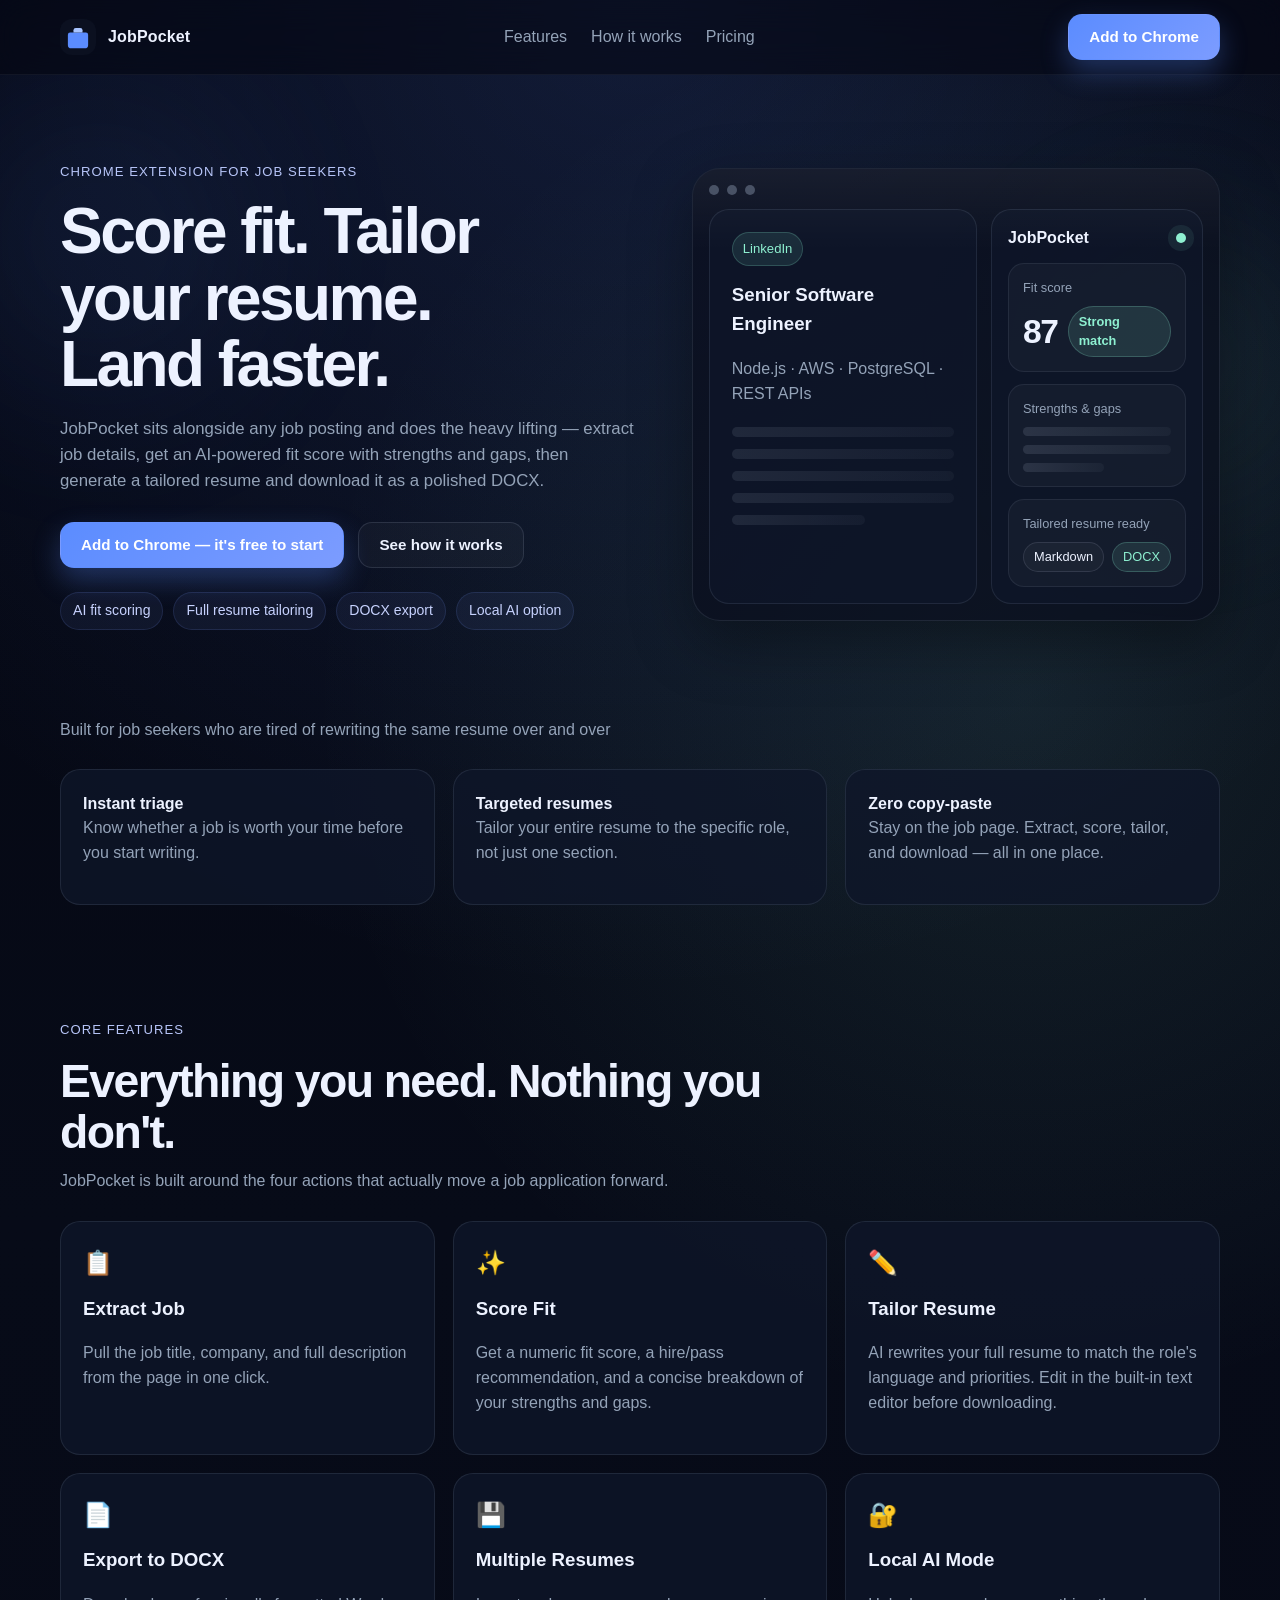
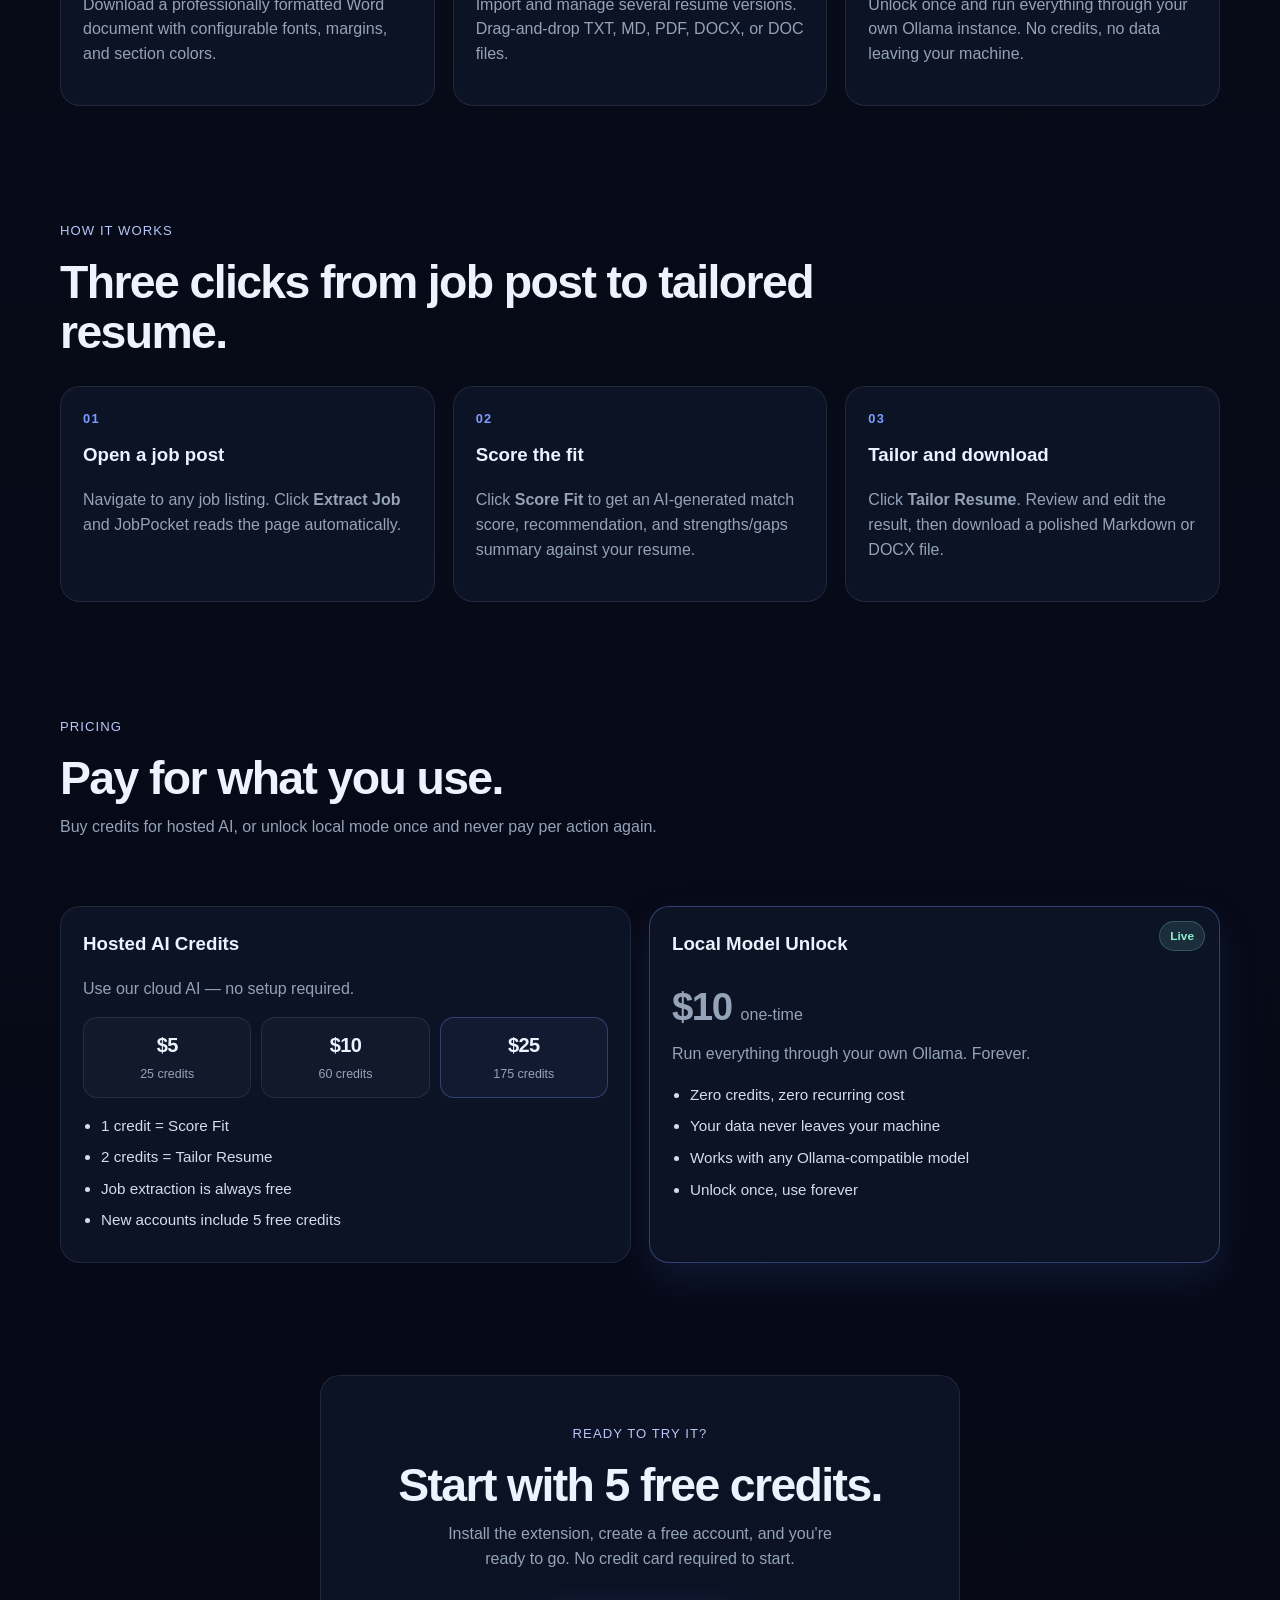
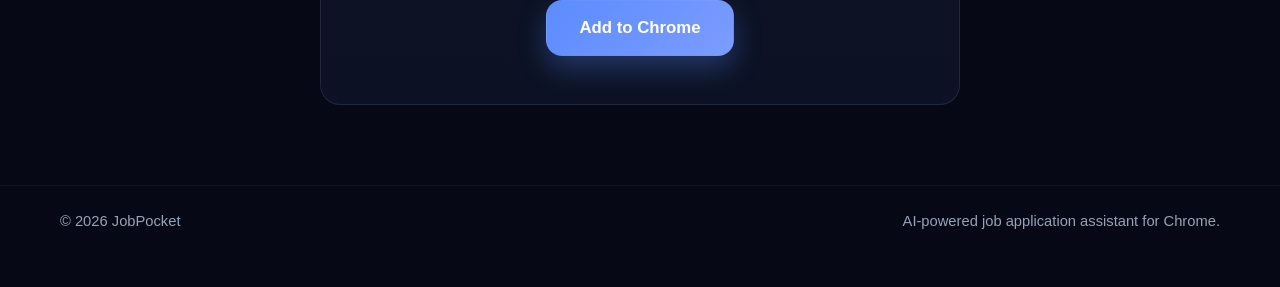
==== index.html @ ef08a055 "Update" ====
<!doctype html>
<html lang="en">
<head>
  <meta charset="UTF-8">
  <meta name="viewport" content="width=device-width, initial-scale=1.0">

  <title>JobPocket — AI Resume Tailoring & Job Fit Scoring for Chrome</title>
  <meta name="description" content="JobPocket is a Chrome extension that extracts job postings, scores your fit with AI, and generates a tailored resume in seconds. Download as DOCX. Use hosted AI or your own local model.">
  <meta name="robots" content="index,follow">
  <meta name="theme-color" content="#060816">

  <link rel="canonical" href="https://mooosik.github.io/JobPocket-Pages/">
  <link rel="icon" href="logo.svg" type="image/svg+xml">

  <!-- Open Graph -->
  <meta property="og:type" content="website">
  <meta property="og:title" content="JobPocket — AI Resume Tailoring & Job Fit Scoring">
  <meta property="og:description" content="Extract job postings, score your resume fit, and generate a tailored resume without leaving the page. Exports to DOCX.">
  <meta property="og:url" content="https://mooosik.github.io/JobPocket-Pages/">
  <meta property="og:site_name" content="JobPocket">

  <!-- Twitter -->
  <meta name="twitter:card" content="summary_large_image">
  <meta name="twitter:title" content="JobPocket — AI Resume Tailoring & Job Fit Scoring">
  <meta name="twitter:description" content="Chrome extension that scores your job fit and tailors your resume with AI. Pay per use or run locally.">

  <!-- Structured Data -->
  <script type="application/ld+json">
  {
    "@context": "https://schema.org",
    "@type": "SoftwareApplication",
    "name": "JobPocket",
    "applicationCategory": "BusinessApplication",
    "operatingSystem": "Chrome Extension",
    "description": "Chrome extension that extracts job postings, scores resume fit, and generates a tailored resume with AI. Exports to DOCX.",
    "offers": [
      {
        "@type": "Offer",
        "name": "Starter Credits",
        "price": "5.00",
        "priceCurrency": "USD",
        "description": "25 hosted AI credits"
      },
      {
        "@type": "Offer",
        "name": "Standard Credits",
        "price": "10.00",
        "priceCurrency": "USD",
        "description": "60 hosted AI credits"
      },
      {
        "@type": "Offer",
        "name": "Value Credits",
        "price": "25.00",
        "priceCurrency": "USD",
        "description": "175 hosted AI credits"
      },
      {
        "@type": "Offer",
        "name": "Local Model Unlock",
        "price": "10.00",
        "priceCurrency": "USD",
        "description": "Lifetime unlock for local Ollama model — no credits ever"
      }
    ]
  }
  </script>

  <link rel="stylesheet" href="style.css?v=3">
</head>
<body>
  <div class="bg-orb orb-1"></div>
  <div class="bg-orb orb-2"></div>

  <header class="site-header">
    <div class="container nav">
      <a class="brand" href="#">
        <img src="logo.svg" alt="JobPocket logo" class="brand-logo">
        <span>JobPocket</span>
      </a>

      <nav class="nav-links">
        <a href="#features">Features</a>
        <a href="#how-it-works">How it works</a>
        <a href="#pricing">Pricing</a>
      </nav>

      <a class="button button-primary" href="https://chrome.google.com/webstore" target="_blank" rel="noopener">Add to Chrome</a>
    </div>
  </header>

  <main>
    <!-- Hero -->
    <section class="hero">
      <div class="container hero-grid">
        <div class="hero-copy reveal">
          <div class="eyebrow">Chrome Extension for Job Seekers</div>
          <h1>Score fit. Tailor your resume. Land faster.</h1>
          <p class="hero-text">
            JobPocket sits alongside any job posting and does the heavy lifting —
            extract job details, get an AI-powered fit score with strengths and gaps,
            then generate a tailored resume and download it as a polished DOCX.
          </p>

          <div class="hero-actions">
            <a class="button button-primary" href="https://chrome.google.com/webstore" target="_blank" rel="noopener">Add to Chrome — it's free to start</a>
            <a class="button button-secondary" href="#how-it-works">See how it works</a>
          </div>

          <div class="hero-meta">
            <span>AI fit scoring</span>
            <span>Full resume tailoring</span>
            <span>DOCX export</span>
            <span>Local AI option</span>
          </div>
        </div>

        <div class="hero-visual reveal">
          <div class="mock-window">
            <div class="mock-topbar">
              <span></span><span></span><span></span>
            </div>

            <div class="mock-layout">
              <div class="job-page">
                <div class="job-chip">LinkedIn</div>
                <h3>Senior Software Engineer</h3>
                <p class="muted">Node.js · AWS · PostgreSQL · REST APIs</p>
                <div class="job-lines">
                  <span></span><span></span><span></span><span></span><span class="short"></span>
                </div>
              </div>

              <aside class="side-panel">
                <div class="panel-header">
                  <strong>JobPocket</strong>
                  <div class="status-dot"></div>
                </div>

                <div class="panel-card float-a">
                  <div class="mini-label">Fit score</div>
                  <div class="score-row">
                    <span class="score">87</span>
                    <span class="score-badge">Strong match</span>
                  </div>
                </div>

                <div class="panel-card float-b">
                  <div class="mini-label">Strengths &amp; gaps</div>
                  <div class="analysis-lines">
                    <span></span><span></span><span class="short"></span>
                  </div>
                </div>

                <div class="panel-card float-c">
                  <div class="mini-label">Tailored resume ready</div>
                  <div class="dl-row">
                    <span class="dl-chip">Markdown</span>
                    <span class="dl-chip accent">DOCX</span>
                  </div>
                </div>
              </aside>
            </div>
          </div>
        </div>
      </div>
    </section>

    <!-- Proof strip -->
    <section class="proof reveal">
      <div class="container proof-wrap">
        <p class="proof-label">Built for job seekers who are tired of rewriting the same resume over and over</p>
        <div class="proof-grid">
          <div class="proof-card">
            <strong>Instant triage</strong>
            <p>Know whether a job is worth your time before you start writing.</p>
          </div>
          <div class="proof-card">
            <strong>Targeted resumes</strong>
            <p>Tailor your entire resume to the specific role, not just one section.</p>
          </div>
          <div class="proof-card">
            <strong>Zero copy-paste</strong>
            <p>Stay on the job page. Extract, score, tailor, and download — all in one place.</p>
          </div>
        </div>
      </div>
    </section>

    <!-- Features -->
    <section id="features" class="features reveal">
      <div class="container">
        <div class="section-head">
          <div class="eyebrow">Core features</div>
          <h2>Everything you need. Nothing you don't.</h2>
          <p>JobPocket is built around the four actions that actually move a job application forward.</p>
        </div>

        <div class="feature-grid">
          <article class="feature-card">
            <div class="feature-icon">&#x1F4CB;</div>
            <h3>Extract Job</h3>
            <p>Pull the job title, company, and full description from the page in one click.</p>
          </article>
          <article class="feature-card">
            <div class="feature-icon">&#x2728;</div>
            <h3>Score Fit</h3>
            <p>Get a numeric fit score, a hire/pass recommendation, and a concise breakdown of your strengths and gaps.</p>
          </article>
          <article class="feature-card">
            <div class="feature-icon">&#x270F;&#xFE0F;</div>
            <h3>Tailor Resume</h3>
            <p>AI rewrites your full resume to match the role's language and priorities. Edit in the built-in text editor before downloading.</p>
          </article>
          <article class="feature-card">
            <div class="feature-icon">&#x1F4C4;</div>
            <h3>Export to DOCX</h3>
            <p>Download a professionally formatted Word document with configurable fonts, margins, and section colors.</p>
          </article>
          <article class="feature-card">
            <div class="feature-icon">&#x1F4BE;</div>
            <h3>Multiple Resumes</h3>
            <p>Import and manage several resume versions. Drag-and-drop TXT, MD, PDF, DOCX, or DOC files.</p>
          </article>
          <article class="feature-card">
            <div class="feature-icon">&#x1F510;</div>
            <h3>Local AI Mode</h3>
            <p>Unlock once and run everything through your own Ollama instance. No credits, no data leaving your machine.</p>
          </article>
        </div>
      </div>
    </section>

    <!-- How it works -->
    <section id="how-it-works" class="workflow reveal">
      <div class="container">
        <div class="section-head">
          <div class="eyebrow">How it works</div>
          <h2>Three clicks from job post to tailored resume.</h2>
        </div>

        <div class="steps">
          <div class="step">
            <span class="step-num">01</span>
            <h3>Open a job post</h3>
            <p>Navigate to any job listing. Click <strong>Extract Job</strong> and JobPocket reads the page automatically.</p>
          </div>
          <div class="step">
            <span class="step-num">02</span>
            <h3>Score the fit</h3>
            <p>Click <strong>Score Fit</strong> to get an AI-generated match score, recommendation, and strengths/gaps summary against your resume.</p>
          </div>
          <div class="step">
            <span class="step-num">03</span>
            <h3>Tailor and download</h3>
            <p>Click <strong>Tailor Resume</strong>. Review and edit the result, then download a polished Markdown or DOCX file.</p>
          </div>
        </div>
      </div>
    </section>

    <!-- Pricing -->
    <section id="pricing" class="pricing reveal">
      <div class="container pricing-wrap">
        <div class="section-head">
          <div class="eyebrow">Pricing</div>
          <h2>Pay for what you use.</h2>
          <p>Buy credits for hosted AI, or unlock local mode once and never pay per action again.</p>
        </div>

        <div class="pricing-grid">
          <!-- Hosted credits -->
          <div class="price-card">
            <h3>Hosted AI Credits</h3>
            <p class="price-copy">Use our cloud AI — no setup required.</p>
            <div class="credit-options">
              <div class="credit-option">
                <span class="credit-price">$5</span>
                <span class="credit-amount">25 credits</span>
              </div>
              <div class="credit-option">
                <span class="credit-price">$10</span>
                <span class="credit-amount">60 credits</span>
              </div>
              <div class="credit-option highlighted">
                <span class="credit-price">$25</span>
                <span class="credit-amount">175 credits</span>
              </div>
            </div>
            <ul>
              <li>1 credit = Score Fit</li>
              <li>2 credits = Tailor Resume</li>
              <li>Job extraction is always free</li>
              <li>New accounts include 5 free credits</li>
            </ul>
          </div>

          <!-- Local unlock -->
          <div class="price-card featured">
            <div class="featured-badge">Live</div>
            <h3>Local Model Unlock</h3>
            <p class="price">$10 <span class="price-once">one-time</span></p>
            <p class="price-copy">Run everything through your own Ollama. Forever.</p>
            <ul>
              <li>Zero credits, zero recurring cost</li>
              <li>Your data never leaves your machine</li>
              <li>Works with any Ollama-compatible model</li>
              <li>Unlock once, use forever</li>
            </ul>
          </div>
        </div>
      </div>
    </section>

    <!-- CTA -->
    <section class="cta reveal">
      <div class="container">
        <div class="cta-box cta-center">
          <div class="eyebrow">Ready to try it?</div>
          <h2>Start with 5 free credits.</h2>
          <p>Install the extension, create a free account, and you're ready to go. No credit card required to start.</p>
          <a class="button button-primary button-lg" href="https://chrome.google.com/webstore" target="_blank" rel="noopener">Add to Chrome</a>
        </div>
      </div>
    </section>
  </main>

  <footer class="site-footer">
    <div class="container footer-wrap">
      <p>© 2026 JobPocket</p>
      <p>AI-powered job application assistant for Chrome.</p>
    </div>
  </footer>

  <script src="scripts.js?v=3"></script>
</body>
</html>
---- style.css ----
:root {
  --bg: #060816;
  --bg-soft: #0d1226;
  --panel: rgba(17, 24, 39, 0.72);
  --panel-solid: #0f172a;
  --text: #edf2ff;
  --muted: #94a3b8;
  --line: rgba(148, 163, 184, 0.16);
  --primary: #7c9cff;
  --primary-strong: #5b8cff;
  --accent: #8ef0d1;
  --shadow: 0 20px 60px rgba(0, 0, 0, 0.35);
  --radius: 22px;
}

* {
  box-sizing: border-box;
}

html {
  scroll-behavior: smooth;
}

body {
  margin: 0;
  font-family: Inter, "Segoe UI", Arial, sans-serif;
  color: var(--text);
  background:
    radial-gradient(circle at top, rgba(91, 140, 255, 0.16), transparent 28%),
    radial-gradient(circle at 80% 20%, rgba(142, 240, 209, 0.10), transparent 24%),
    linear-gradient(180deg, #040611 0%, #070b18 35%, #060816 100%);
  line-height: 1.55;
  overflow-x: hidden;
}

a {
  color: inherit;
  text-decoration: none;
}

.container {
  width: min(1160px, calc(100% - 40px));
  margin: 0 auto;
}

/* ── Background orbs ── */
.bg-orb {
  position: fixed;
  border-radius: 999px;
  filter: blur(90px);
  pointer-events: none;
  opacity: 0.35;
  z-index: -1;
}

.orb-1 {
  width: 320px;
  height: 320px;
  background: rgba(91, 140, 255, 0.22);
  top: 80px;
  left: -60px;
}

.orb-2 {
  width: 280px;
  height: 280px;
  background: rgba(142, 240, 209, 0.18);
  top: 220px;
  right: -40px;
}

/* ── Header ── */
.site-header {
  position: sticky;
  top: 0;
  z-index: 30;
  backdrop-filter: blur(18px);
  background: rgba(4, 6, 17, 0.55);
  border-bottom: 1px solid rgba(148, 163, 184, 0.08);
}

.nav {
  display: flex;
  align-items: center;
  justify-content: space-between;
  min-height: 74px;
  gap: 20px;
}

.brand {
  display: inline-flex;
  align-items: center;
  gap: 12px;
  font-weight: 700;
  letter-spacing: 0.01em;
}

.brand-logo {
  width: 36px;
  height: 36px;
  border-radius: 12px;
  object-fit: cover;
}

.nav-links {
  display: flex;
  gap: 24px;
  color: var(--muted);
}

.nav-links a:hover {
  color: var(--text);
}

/* ── Buttons ── */
.button {
  display: inline-flex;
  justify-content: center;
  align-items: center;
  min-height: 46px;
  padding: 0 20px;
  border-radius: 14px;
  border: 1px solid transparent;
  font-weight: 600;
  font-size: 0.95rem;
  white-space: nowrap;
  transition: transform 180ms ease, box-shadow 180ms ease, opacity 180ms ease;
}

.button:hover {
  transform: translateY(-2px);
}

.button-primary {
  color: white;
  background: linear-gradient(135deg, var(--primary-strong), var(--primary));
  box-shadow: 0 12px 28px rgba(91, 140, 255, 0.30);
}

.button-primary:hover {
  box-shadow: 0 16px 36px rgba(91, 140, 255, 0.42);
}

.button-secondary,
.button-ghost {
  background: rgba(255, 255, 255, 0.03);
  border-color: rgba(148, 163, 184, 0.18);
  color: var(--text);
}

.button-lg {
  min-height: 56px;
  padding: 0 32px;
  font-size: 1.05rem;
  border-radius: 16px;
}

/* ── Eyebrow + headings ── */
.eyebrow {
  display: inline-block;
  margin-bottom: 16px;
  font-size: 0.82rem;
  letter-spacing: 0.08em;
  text-transform: uppercase;
  color: #b7c5f8;
}

h1, h2, h3, p {
  margin-top: 0;
}

h1 {
  font-size: clamp(2.4rem, 5vw, 4rem);
  line-height: 1.04;
  letter-spacing: -0.04em;
  max-width: 14ch;
  margin-bottom: 18px;
}

h2 {
  font-size: clamp(1.9rem, 4vw, 2.9rem);
  line-height: 1.08;
  letter-spacing: -0.035em;
  margin-bottom: 12px;
}

/* ── Hero ── */
.hero {
  padding: 84px 0 56px;
}

.hero-grid {
  display: grid;
  grid-template-columns: 1.05fr 0.95fr;
  gap: 48px;
  align-items: center;
}

.hero-text {
  max-width: 62ch;
  color: var(--muted);
  font-size: 1.05rem;
  margin-bottom: 28px;
}

.hero-actions {
  display: flex;
  gap: 14px;
  flex-wrap: wrap;
  margin-bottom: 24px;
}

.hero-meta {
  display: flex;
  flex-wrap: wrap;
  gap: 10px;
  color: #c7d2fe;
  font-size: 0.88rem;
}

.hero-meta span {
  padding: 7px 12px;
  background: rgba(124, 156, 255, 0.07);
  border: 1px solid rgba(124, 156, 255, 0.14);
  border-radius: 999px;
}

/* ── Mock window ── */
.mock-window {
  position: relative;
  background: rgba(10, 14, 30, 0.72);
  border: 1px solid rgba(148, 163, 184, 0.14);
  border-radius: 28px;
  padding: 16px;
  box-shadow: var(--shadow);
  overflow: hidden;
}

.mock-window::before {
  content: "";
  position: absolute;
  inset: 0;
  background: linear-gradient(180deg, rgba(255, 255, 255, 0.05), transparent 18%);
  pointer-events: none;
}

.mock-topbar {
  display: flex;
  gap: 8px;
  margin-bottom: 14px;
}

.mock-topbar span {
  width: 10px;
  height: 10px;
  border-radius: 50%;
  background: rgba(148, 163, 184, 0.40);
}

.mock-layout {
  display: grid;
  grid-template-columns: 1.15fr 0.85fr;
  gap: 14px;
}

/* Shared card base */
.job-page,
.side-panel,
.proof-card,
.feature-card,
.step,
.price-card,
.cta-box {
  background: rgba(15, 23, 42, 0.78);
  border: 1px solid rgba(148, 163, 184, 0.14);
  border-radius: 20px;
}

.job-page {
  padding: 22px;
}

.job-chip {
  display: inline-block;
  padding: 6px 10px;
  border-radius: 999px;
  background: rgba(142, 240, 209, 0.10);
  color: var(--accent);
  border: 1px solid rgba(142, 240, 209, 0.20);
  font-size: 0.82rem;
  margin-bottom: 14px;
}

.muted {
  color: var(--muted);
}

.job-lines {
  display: grid;
  gap: 12px;
  margin-top: 20px;
}

.job-lines span {
  display: block;
  height: 10px;
  border-radius: 999px;
  background: linear-gradient(90deg, rgba(148, 163, 184, 0.14), rgba(148, 163, 184, 0.06));
}

.job-lines .short {
  width: 60%;
}

.side-panel {
  padding: 16px;
  display: grid;
  gap: 12px;
}

.panel-header {
  display: flex;
  align-items: center;
  justify-content: space-between;
  gap: 8px;
}

.status-dot {
  width: 10px;
  height: 10px;
  border-radius: 50%;
  background: var(--accent);
  box-shadow: 0 0 0 8px rgba(142, 240, 209, 0.08);
}

.panel-card {
  position: relative;
  padding: 14px;
  border-radius: 16px;
  background: rgba(255, 255, 255, 0.03);
  border: 1px solid rgba(148, 163, 184, 0.12);
}

.float-a,
.float-b,
.float-c {
  animation: bob 4.8s ease-in-out infinite;
}

.float-b { animation-delay: 0.4s; }
.float-c { animation-delay: 0.9s; }

@keyframes bob {
  0%, 100% { transform: translateY(0px); }
  50% { transform: translateY(-5px); }
}

.mini-label {
  color: var(--muted);
  font-size: 0.8rem;
  margin-bottom: 8px;
}

.score-row {
  display: flex;
  align-items: center;
  gap: 10px;
}

.score {
  font-size: 2.1rem;
  font-weight: 800;
  letter-spacing: -0.04em;
  line-height: 1;
}

.score-badge {
  display: inline-block;
  padding: 5px 10px;
  border-radius: 999px;
  background: rgba(142, 240, 209, 0.12);
  color: var(--accent);
  border: 1px solid rgba(142, 240, 209, 0.22);
  font-size: 0.8rem;
  font-weight: 600;
}

.analysis-lines {
  display: grid;
  gap: 9px;
}

.analysis-lines span {
  display: block;
  height: 9px;
  border-radius: 999px;
  background: linear-gradient(90deg, rgba(148, 163, 184, 0.18), rgba(148, 163, 184, 0.06));
}

.analysis-lines .short {
  width: 55%;
}

.dl-row {
  display: flex;
  gap: 8px;
}

.dl-chip {
  display: inline-flex;
  align-items: center;
  min-height: 30px;
  padding: 0 10px;
  border-radius: 999px;
  font-size: 0.8rem;
  border: 1px solid rgba(148, 163, 184, 0.18);
  background: rgba(255, 255, 255, 0.03);
}

.dl-chip.accent {
  background: rgba(142, 240, 209, 0.10);
  border-color: rgba(142, 240, 209, 0.22);
  color: var(--accent);
}

/* ── Proof strip ── */
.proof,
.features,
.workflow,
.pricing,
.cta {
  padding: 32px 0 80px;
}

.proof-wrap,
.pricing-wrap {
  display: grid;
  gap: 22px;
}

.proof-label {
  color: var(--muted);
  margin-bottom: 4px;
}

.proof-grid,
.feature-grid,
.steps {
  display: grid;
  gap: 18px;
}

.proof-grid {
  grid-template-columns: repeat(3, 1fr);
}

.feature-grid {
  grid-template-columns: repeat(3, 1fr);
}

.steps {
  grid-template-columns: repeat(3, 1fr);
}

.section-head {
  max-width: 760px;
  margin-bottom: 28px;
}

.section-head p,
.feature-card p,
.step p,
.price-card p,
.proof-card p,
.cta-box p {
  color: var(--muted);
}

.proof-card,
.feature-card,
.step,
.price-card {
  padding: 22px;
}

.feature-icon {
  font-size: 1.5rem;
  margin-bottom: 12px;
}

.step-num {
  display: block;
  font-size: 0.8rem;
  font-weight: 700;
  letter-spacing: 0.1em;
  color: var(--primary);
  margin-bottom: 12px;
}

/* ── Pricing ── */
.pricing-grid {
  display: grid;
  grid-template-columns: repeat(2, 1fr);
  gap: 18px;
}

.featured {
  position: relative;
  border-color: rgba(124, 156, 255, 0.34);
  box-shadow: 0 16px 40px rgba(91, 140, 255, 0.12);
}

.featured-badge {
  position: absolute;
  top: 14px;
  right: 14px;
  font-size: 0.74rem;
  padding: 5px 10px;
  border-radius: 999px;
  background: rgba(142, 240, 209, 0.12);
  color: var(--accent);
  border: 1px solid rgba(142, 240, 209, 0.22);
  font-weight: 600;
}

.price {
  font-size: 2.4rem;
  font-weight: 800;
  letter-spacing: -0.04em;
  margin-bottom: 6px;
}

.price-once {
  font-size: 1rem;
  font-weight: 400;
  color: var(--muted);
  letter-spacing: 0;
}

.price-copy {
  margin-bottom: 12px;
}

/* Credit options grid */
.credit-options {
  display: grid;
  grid-template-columns: repeat(3, 1fr);
  gap: 10px;
  margin: 16px 0;
}

.credit-option {
  display: flex;
  flex-direction: column;
  align-items: center;
  gap: 4px;
  padding: 12px 8px;
  border-radius: 14px;
  border: 1px solid rgba(148, 163, 184, 0.14);
  background: rgba(255, 255, 255, 0.03);
  text-align: center;
}

.credit-option.highlighted {
  border-color: rgba(124, 156, 255, 0.30);
  background: rgba(124, 156, 255, 0.06);
}

.credit-price {
  font-size: 1.25rem;
  font-weight: 800;
  letter-spacing: -0.03em;
}

.credit-amount {
  font-size: 0.78rem;
  color: var(--muted);
}

.price-card ul {
  margin: 16px 0 0;
  padding-left: 18px;
  color: #d5dcef;
}

.price-card ul li {
  margin-bottom: 8px;
  font-size: 0.95rem;
}

/* ── CTA ── */
.cta-box {
  padding: 48px 40px;
}

.cta-center {
  display: flex;
  flex-direction: column;
  align-items: center;
  text-align: center;
  max-width: 640px;
  margin: 0 auto;
}

.cta-center h2 {
  margin-bottom: 12px;
}

.cta-center p {
  margin-bottom: 28px;
  max-width: 48ch;
}

/* ── Footer ── */
.site-footer {
  padding: 24px 0 40px;
  border-top: 1px solid rgba(148, 163, 184, 0.08);
}

.footer-wrap {
  display: flex;
  justify-content: space-between;
  gap: 16px;
  color: var(--muted);
  font-size: 0.92rem;
}

/* ── Reveal animations ── */
.reveal {
  opacity: 1;
  transform: translateY(0);
  transition: opacity 700ms ease, transform 700ms ease;
}

.js-enabled .reveal {
  opacity: 0;
  transform: translateY(14px);
}

.js-enabled .reveal.visible {
  opacity: 1;
  transform: translateY(0);
}

/* ── Responsive ── */
@media (max-width: 1050px) {
  .hero-grid,
  .mock-layout,
  .proof-grid,
  .feature-grid,
  .steps,
  .pricing-grid {
    grid-template-columns: 1fr;
  }
}

@media (max-width: 760px) {
  .nav-links {
    display: none;
  }

  .hero {
    padding-top: 56px;
  }

  h1 {
    max-width: none;
  }

  .feature-grid {
    grid-template-columns: 1fr 1fr;
  }

  .cta-box {
    padding: 32px 20px;
  }

  .footer-wrap {
    flex-direction: column;
  }
}

@media (max-width: 480px) {
  .feature-grid {
    grid-template-columns: 1fr;
  }
}
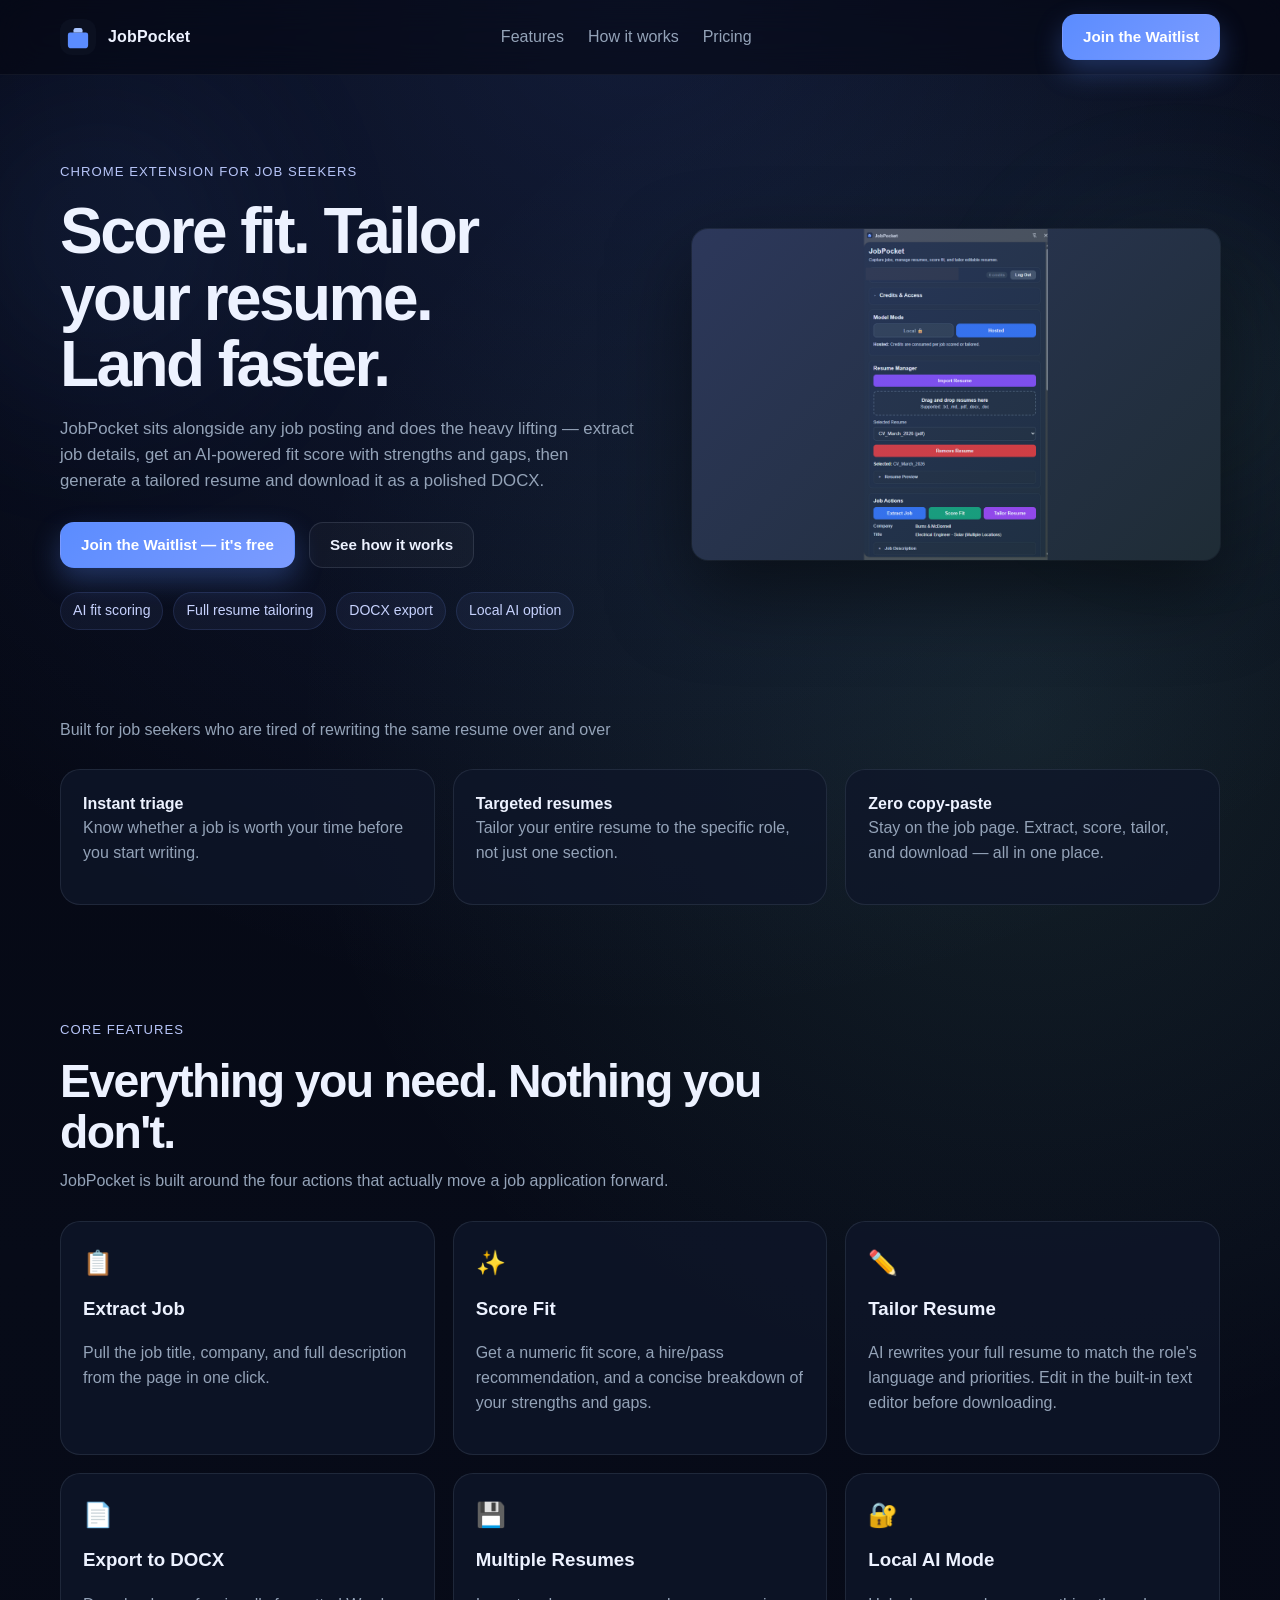
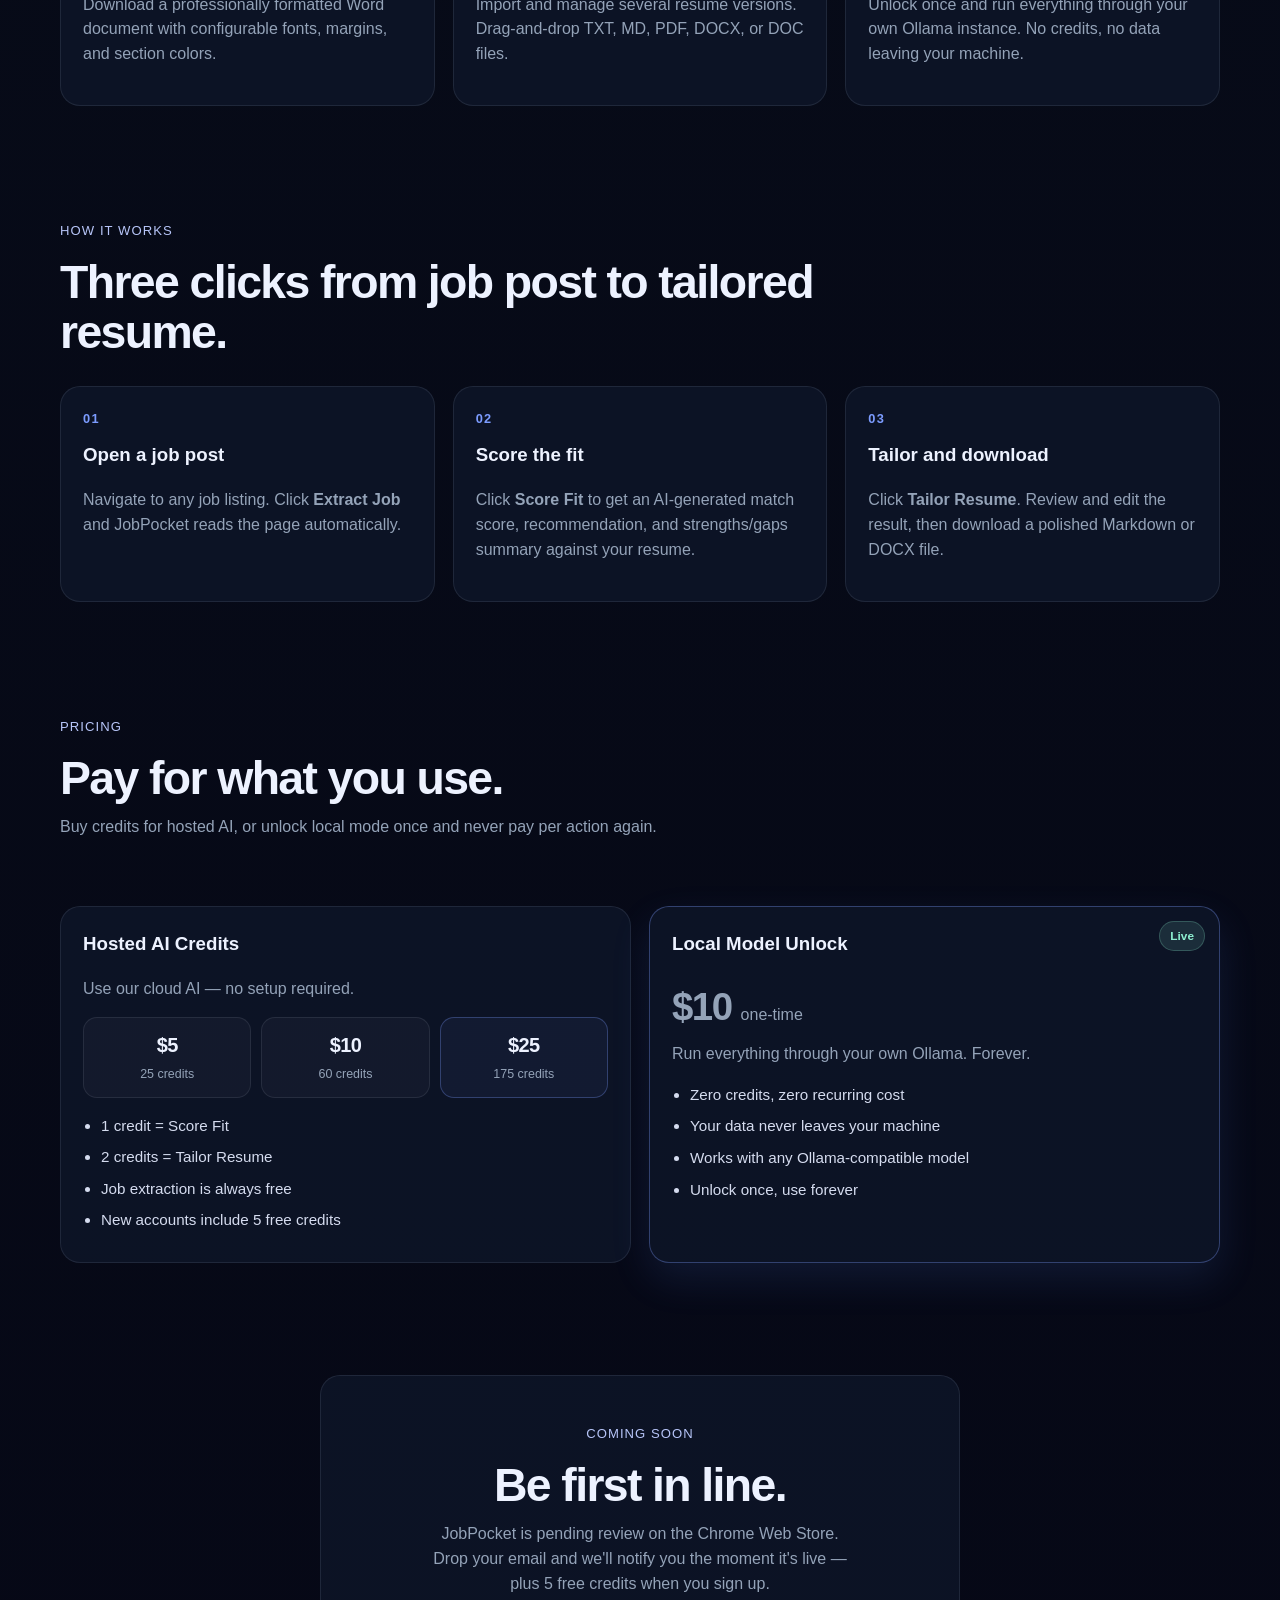
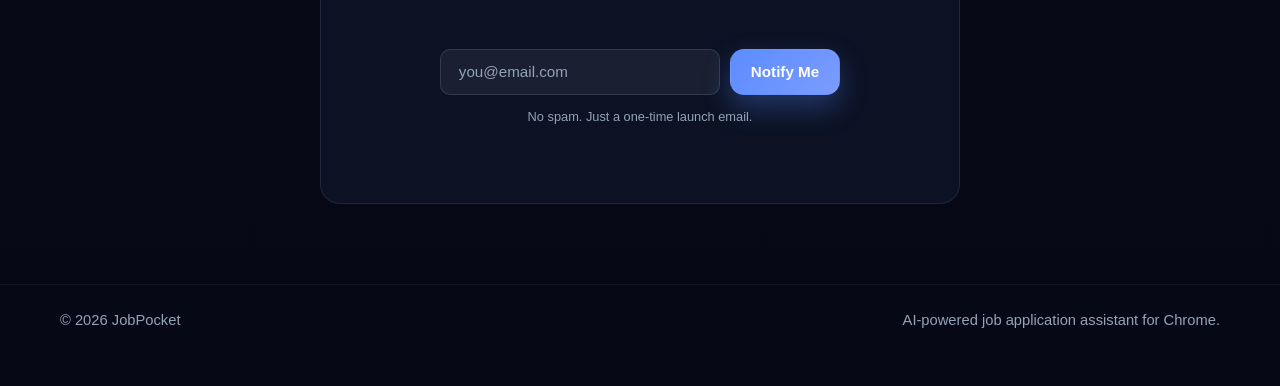
==== commit 5664dd6f: "Replace mock UI with real screenshot, add waitlist CTA Co-Authored-By: Claude Sonnet 4.6 <noreply@an" ====
--- a/index.html
+++ b/index.html
@@ -85,7 +85,7 @@
         <a href="#pricing">Pricing</a>
       </nav>
 
-      <a class="button button-primary" href="https://chrome.google.com/webstore" target="_blank" rel="noopener">Add to Chrome</a>
+      <a class="button button-primary" href="#waitlist">Join the Waitlist</a>
     </div>
   </header>
 
@@ -103,7 +103,7 @@
           </p>
 
           <div class="hero-actions">
-            <a class="button button-primary" href="https://chrome.google.com/webstore" target="_blank" rel="noopener">Add to Chrome — it's free to start</a>
+            <a class="button button-primary" href="#waitlist">Join the Waitlist — it's free</a>
             <a class="button button-secondary" href="#how-it-works">See how it works</a>
           </div>
 
@@ -116,51 +116,8 @@
         </div>
 
         <div class="hero-visual reveal">
-          <div class="mock-window">
-            <div class="mock-topbar">
-              <span></span><span></span><span></span>
-            </div>
-
-            <div class="mock-layout">
-              <div class="job-page">
-                <div class="job-chip">LinkedIn</div>
-                <h3>Senior Software Engineer</h3>
-                <p class="muted">Node.js · AWS · PostgreSQL · REST APIs</p>
-                <div class="job-lines">
-                  <span></span><span></span><span></span><span></span><span class="short"></span>
-                </div>
-              </div>
-
-              <aside class="side-panel">
-                <div class="panel-header">
-                  <strong>JobPocket</strong>
-                  <div class="status-dot"></div>
-                </div>
-
-                <div class="panel-card float-a">
-                  <div class="mini-label">Fit score</div>
-                  <div class="score-row">
-                    <span class="score">87</span>
-                    <span class="score-badge">Strong match</span>
-                  </div>
-                </div>
-
-                <div class="panel-card float-b">
-                  <div class="mini-label">Strengths &amp; gaps</div>
-                  <div class="analysis-lines">
-                    <span></span><span></span><span class="short"></span>
-                  </div>
-                </div>
-
-                <div class="panel-card float-c">
-                  <div class="mini-label">Tailored resume ready</div>
-                  <div class="dl-row">
-                    <span class="dl-chip">Markdown</span>
-                    <span class="dl-chip accent">DOCX</span>
-                  </div>
-                </div>
-              </aside>
-            </div>
+          <div class="product-screenshot-wrap">
+            <img src="img/screenshot-ui.png" alt="JobPocket extension showing resume manager and job actions" class="product-screenshot">
           </div>
         </div>
       </div>
@@ -312,14 +269,19 @@
       </div>
     </section>
 
-    <!-- CTA -->
-    <section class="cta reveal">
+    <!-- Waitlist -->
+    <section id="waitlist" class="cta reveal">
       <div class="container">
         <div class="cta-box cta-center">
-          <div class="eyebrow">Ready to try it?</div>
-          <h2>Start with 5 free credits.</h2>
-          <p>Install the extension, create a free account, and you're ready to go. No credit card required to start.</p>
-          <a class="button button-primary button-lg" href="https://chrome.google.com/webstore" target="_blank" rel="noopener">Add to Chrome</a>
+          <div class="eyebrow">Coming soon</div>
+          <h2>Be first in line.</h2>
+          <p>JobPocket is pending review on the Chrome Web Store. Drop your email and we'll notify you the moment it's live — plus 5 free credits when you sign up.</p>
+          <!-- Replace action with your Formspree endpoint: https://formspree.io -->
+          <form class="waitlist-form" action="mailto:support@jobpocket.app" method="get" enctype="text/plain">
+            <input type="email" name="email" placeholder="you@email.com" required class="waitlist-input">
+            <button type="submit" class="button button-primary">Notify Me</button>
+          </form>
+          <p class="waitlist-note">No spam. Just a one-time launch email.</p>
         </div>
       </div>
     </section>
--- a/style.css
+++ b/style.css
@@ -225,6 +225,66 @@
   border-radius: 999px;
 }
 
+/* ── Product screenshot ── */
+.product-screenshot-wrap {
+  position: relative;
+  border-radius: 16px;
+  overflow: hidden;
+  box-shadow: 0 32px 80px rgba(0,0,0,0.5), 0 0 0 1px rgba(148,163,184,0.12);
+}
+
+.product-screenshot-wrap::before {
+  content: "";
+  position: absolute;
+  inset: -1px;
+  border-radius: 17px;
+  background: linear-gradient(135deg, rgba(124,156,255,0.25), rgba(142,240,209,0.1));
+  pointer-events: none;
+  z-index: 1;
+}
+
+.product-screenshot {
+  display: block;
+  width: 100%;
+  height: auto;
+  border-radius: 16px;
+}
+
+/* ── Waitlist form ── */
+.waitlist-form {
+  display: flex;
+  gap: 10px;
+  justify-content: center;
+  flex-wrap: wrap;
+  margin-top: 24px;
+}
+
+.waitlist-input {
+  padding: 12px 18px;
+  border-radius: 10px;
+  border: 1px solid rgba(148,163,184,0.2);
+  background: rgba(255,255,255,0.06);
+  color: var(--text);
+  font-size: 0.95rem;
+  width: 280px;
+  outline: none;
+  transition: border-color 0.2s;
+}
+
+.waitlist-input:focus {
+  border-color: var(--primary);
+}
+
+.waitlist-input::placeholder {
+  color: var(--muted);
+}
+
+.waitlist-note {
+  margin-top: 12px;
+  font-size: 0.8rem;
+  color: var(--muted);
+}
+
 /* ── Mock window ── */
 .mock-window {
   position: relative;
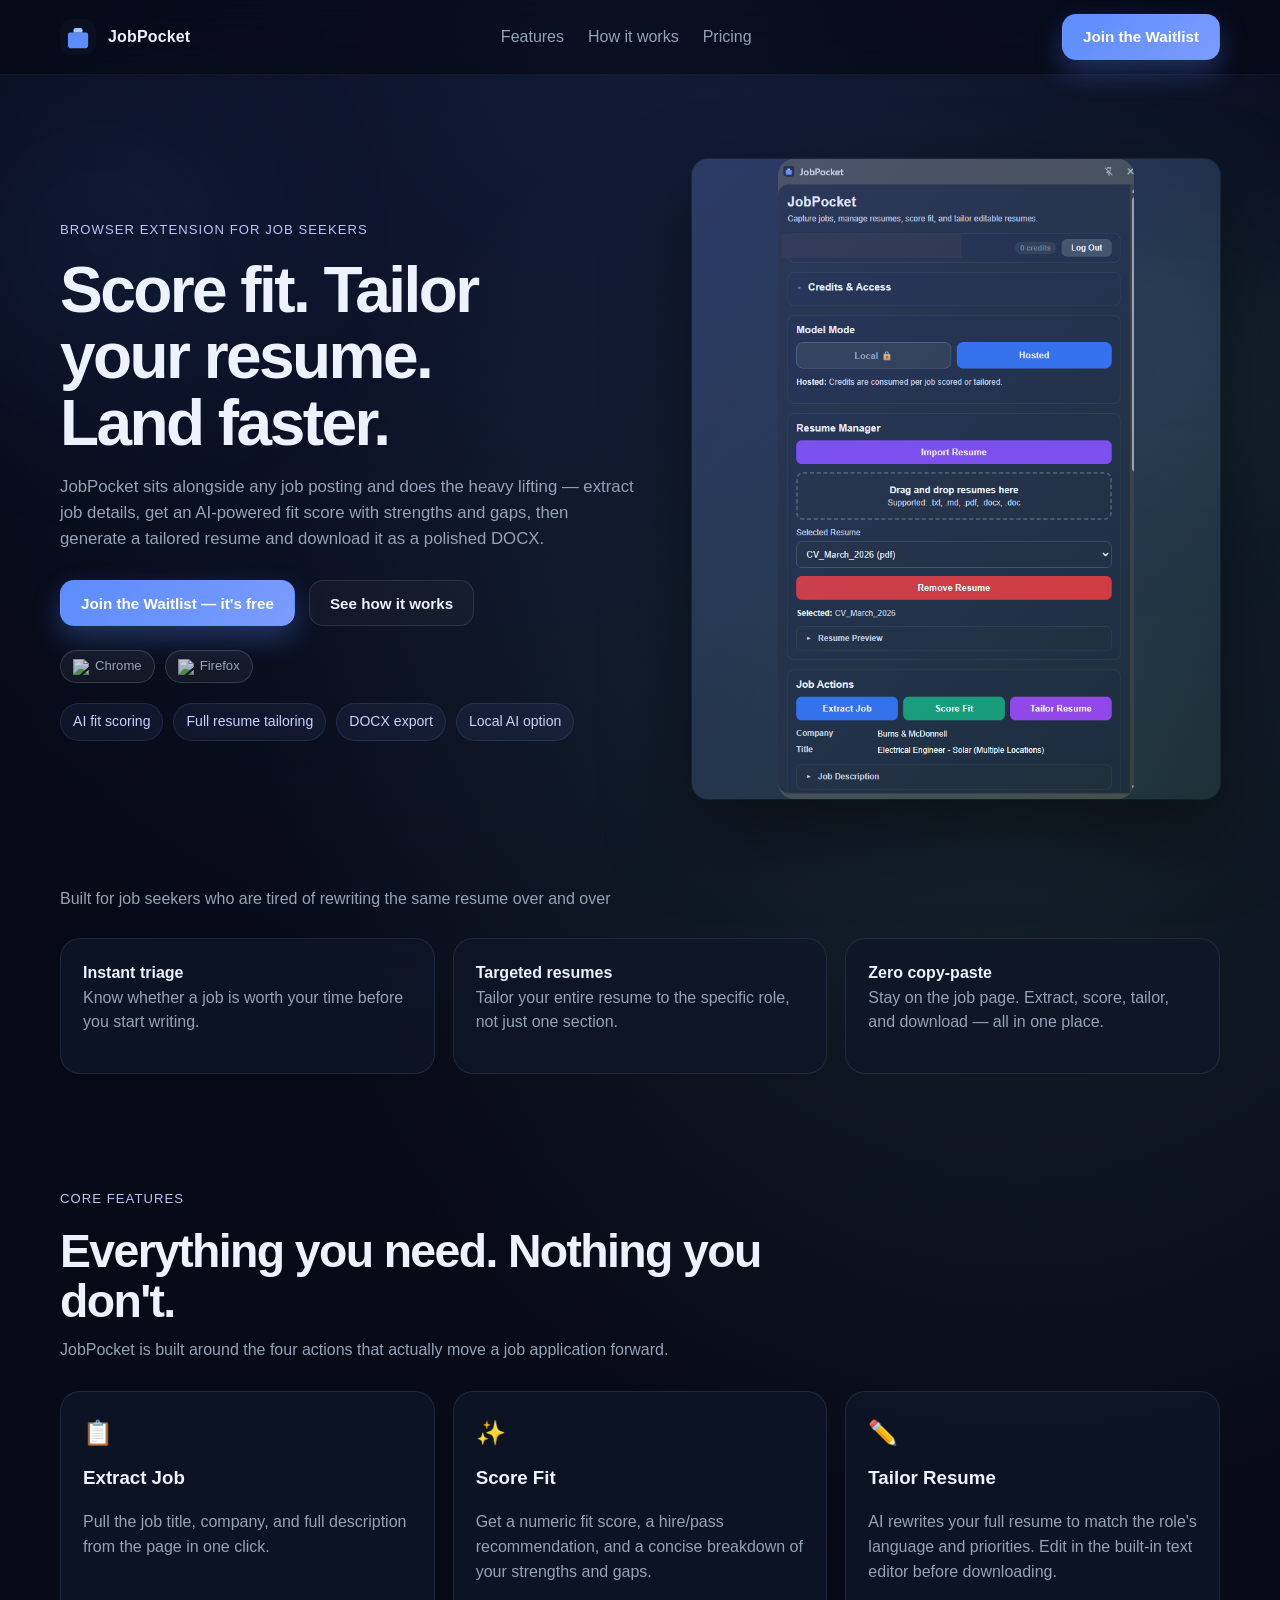
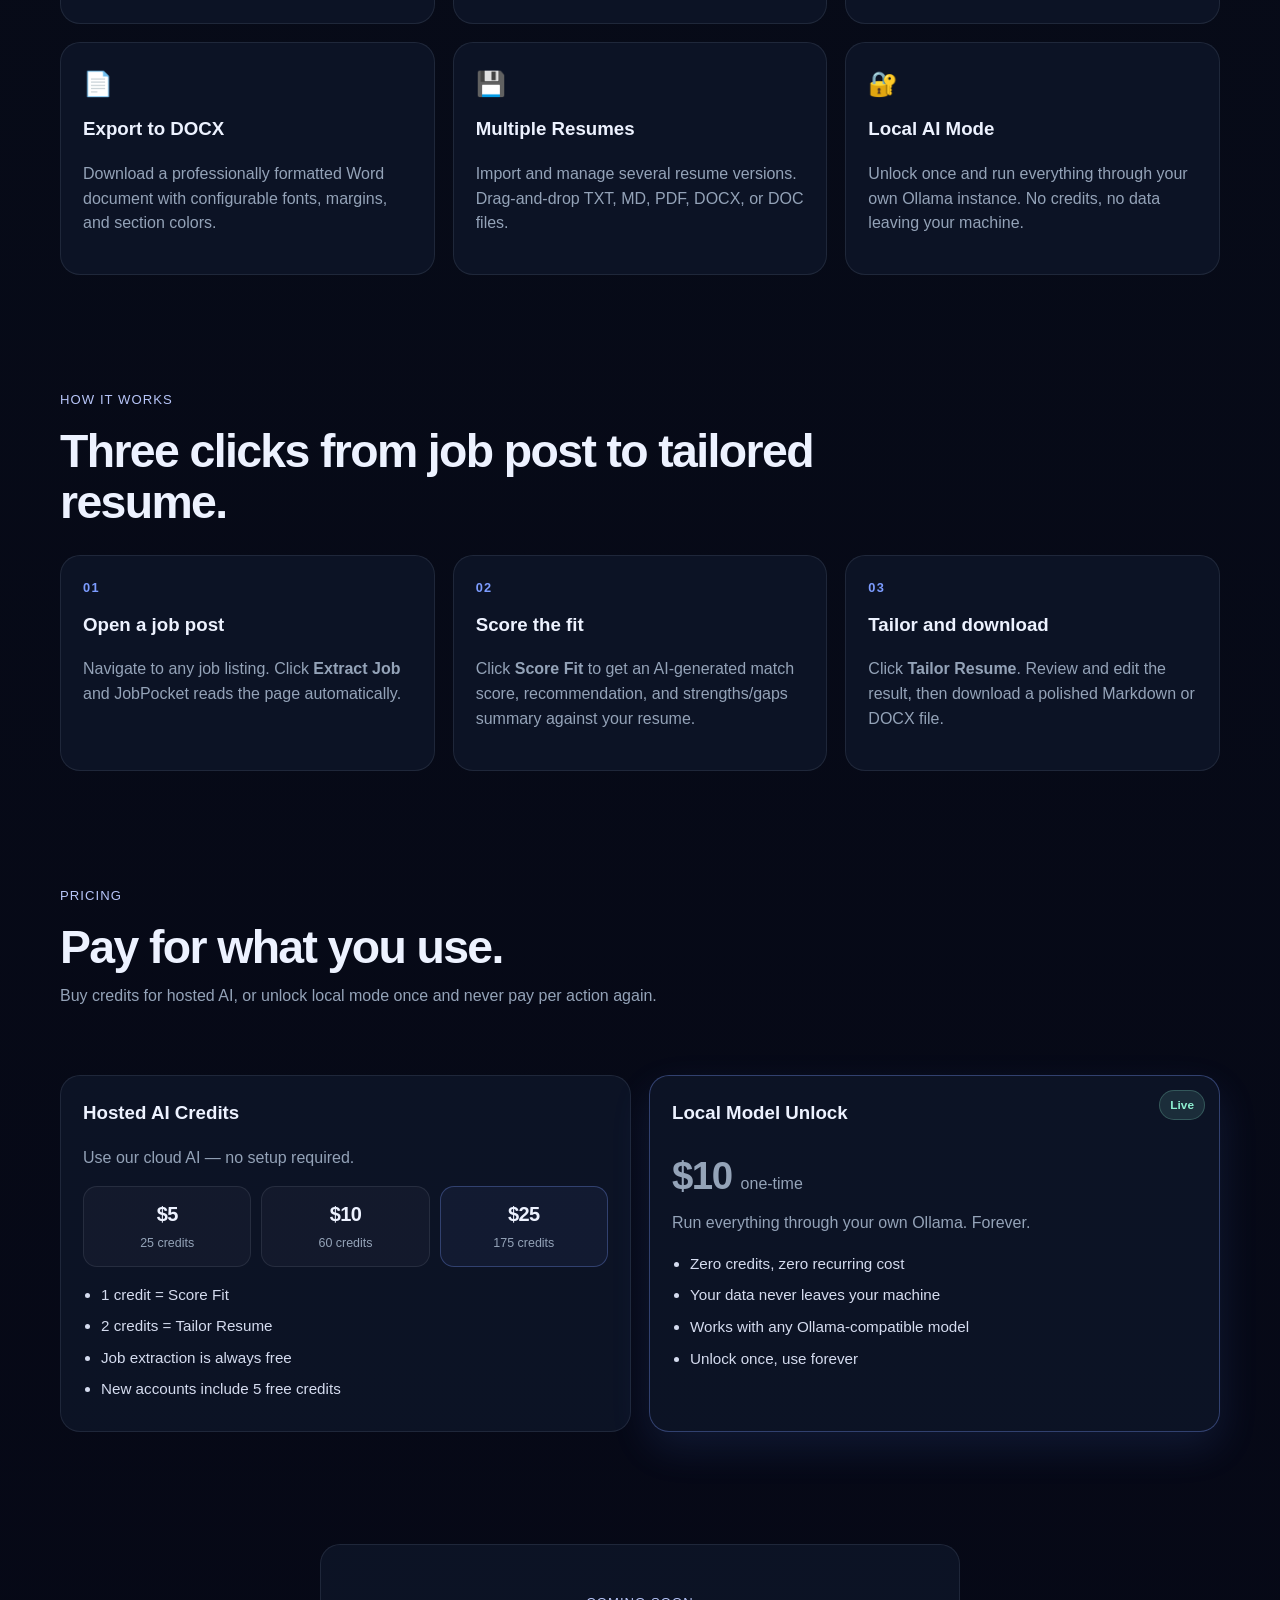
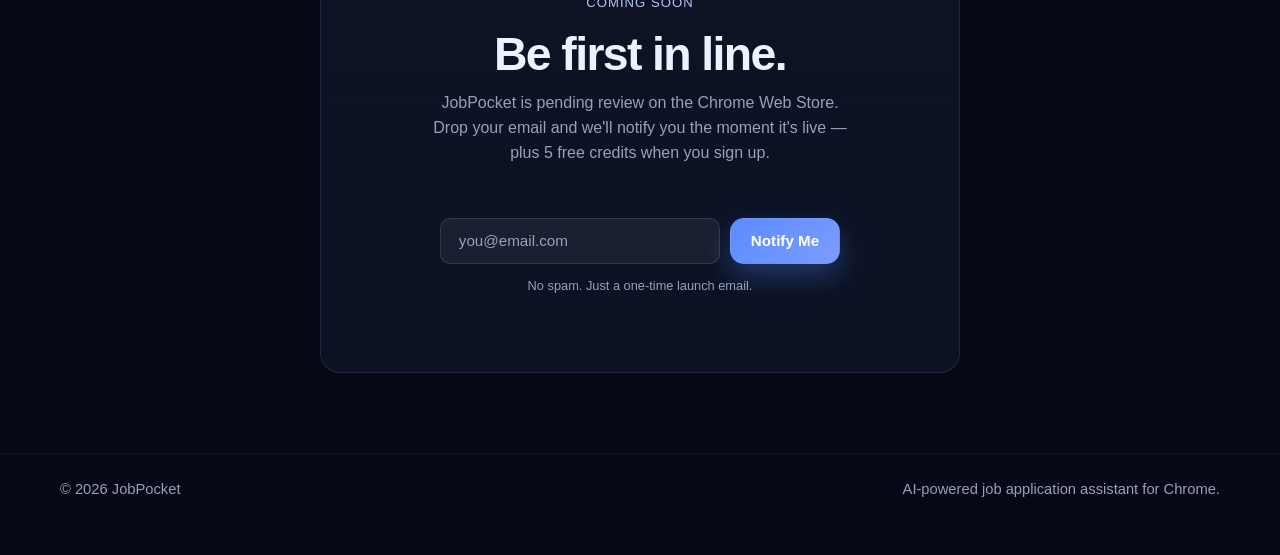
==== commit aacbdbaa: "Fix eyebrow copy, add browser badges, improve screenshot display Co-Authored-By: Claude Sonnet 4.6 <" ====
--- a/index.html
+++ b/index.html
@@ -94,7 +94,7 @@
     <section class="hero">
       <div class="container hero-grid">
         <div class="hero-copy reveal">
-          <div class="eyebrow">Chrome Extension for Job Seekers</div>
+          <div class="eyebrow">Browser Extension for Job Seekers</div>
           <h1>Score fit. Tailor your resume. Land faster.</h1>
           <p class="hero-text">
             JobPocket sits alongside any job posting and does the heavy lifting —
@@ -105,6 +105,15 @@
           <div class="hero-actions">
             <a class="button button-primary" href="#waitlist">Join the Waitlist — it's free</a>
             <a class="button button-secondary" href="#how-it-works">See how it works</a>
+          </div>
+
+          <div class="browser-badges">
+            <span class="browser-badge">
+              <img src="https://cdn.simpleicons.org/googlechrome/white" alt="Chrome" width="16" height="16"> Chrome
+            </span>
+            <span class="browser-badge">
+              <img src="https://cdn.simpleicons.org/firefox/white" alt="Firefox" width="16" height="16"> Firefox
+            </span>
           </div>
 
           <div class="hero-meta">
@@ -276,8 +285,7 @@
           <div class="eyebrow">Coming soon</div>
           <h2>Be first in line.</h2>
           <p>JobPocket is pending review on the Chrome Web Store. Drop your email and we'll notify you the moment it's live — plus 5 free credits when you sign up.</p>
-          <!-- Replace action with your Formspree endpoint: https://formspree.io -->
-          <form class="waitlist-form" action="mailto:support@jobpocket.app" method="get" enctype="text/plain">
+          <form class="waitlist-form" action="https://formspree.io/f/mzdknjze" method="POST">
             <input type="email" name="email" placeholder="you@email.com" required class="waitlist-input">
             <button type="submit" class="button button-primary">Notify Me</button>
           </form>
--- a/style.css
+++ b/style.css
@@ -225,12 +225,41 @@
   border-radius: 999px;
 }
 
+/* ── Browser badges ── */
+.browser-badges {
+  display: flex;
+  gap: 10px;
+  margin-bottom: 20px;
+}
+
+.browser-badge {
+  display: inline-flex;
+  align-items: center;
+  gap: 6px;
+  padding: 5px 12px;
+  border-radius: 999px;
+  border: 1px solid rgba(148,163,184,0.25);
+  background: rgba(255,255,255,0.05);
+  font-size: 0.82rem;
+  color: var(--muted);
+  font-weight: 500;
+}
+
+.browser-badge img {
+  opacity: 0.8;
+}
+
 /* ── Product screenshot ── */
 .product-screenshot-wrap {
   position: relative;
   border-radius: 16px;
   overflow: hidden;
   box-shadow: 0 32px 80px rgba(0,0,0,0.5), 0 0 0 1px rgba(148,163,184,0.12);
+  /* Constrain height so portrait image doesn't dominate */
+  max-height: 640px;
+  display: flex;
+  align-items: flex-start;
+  justify-content: center;
 }
 
 .product-screenshot-wrap::before {
@@ -245,9 +274,12 @@
 
 .product-screenshot {
   display: block;
-  width: 100%;
-  height: auto;
+  width: auto;
+  height: 100%;
+  max-height: 640px;
   border-radius: 16px;
+  object-fit: cover;
+  object-position: top;
 }
 
 /* ── Waitlist form ── */
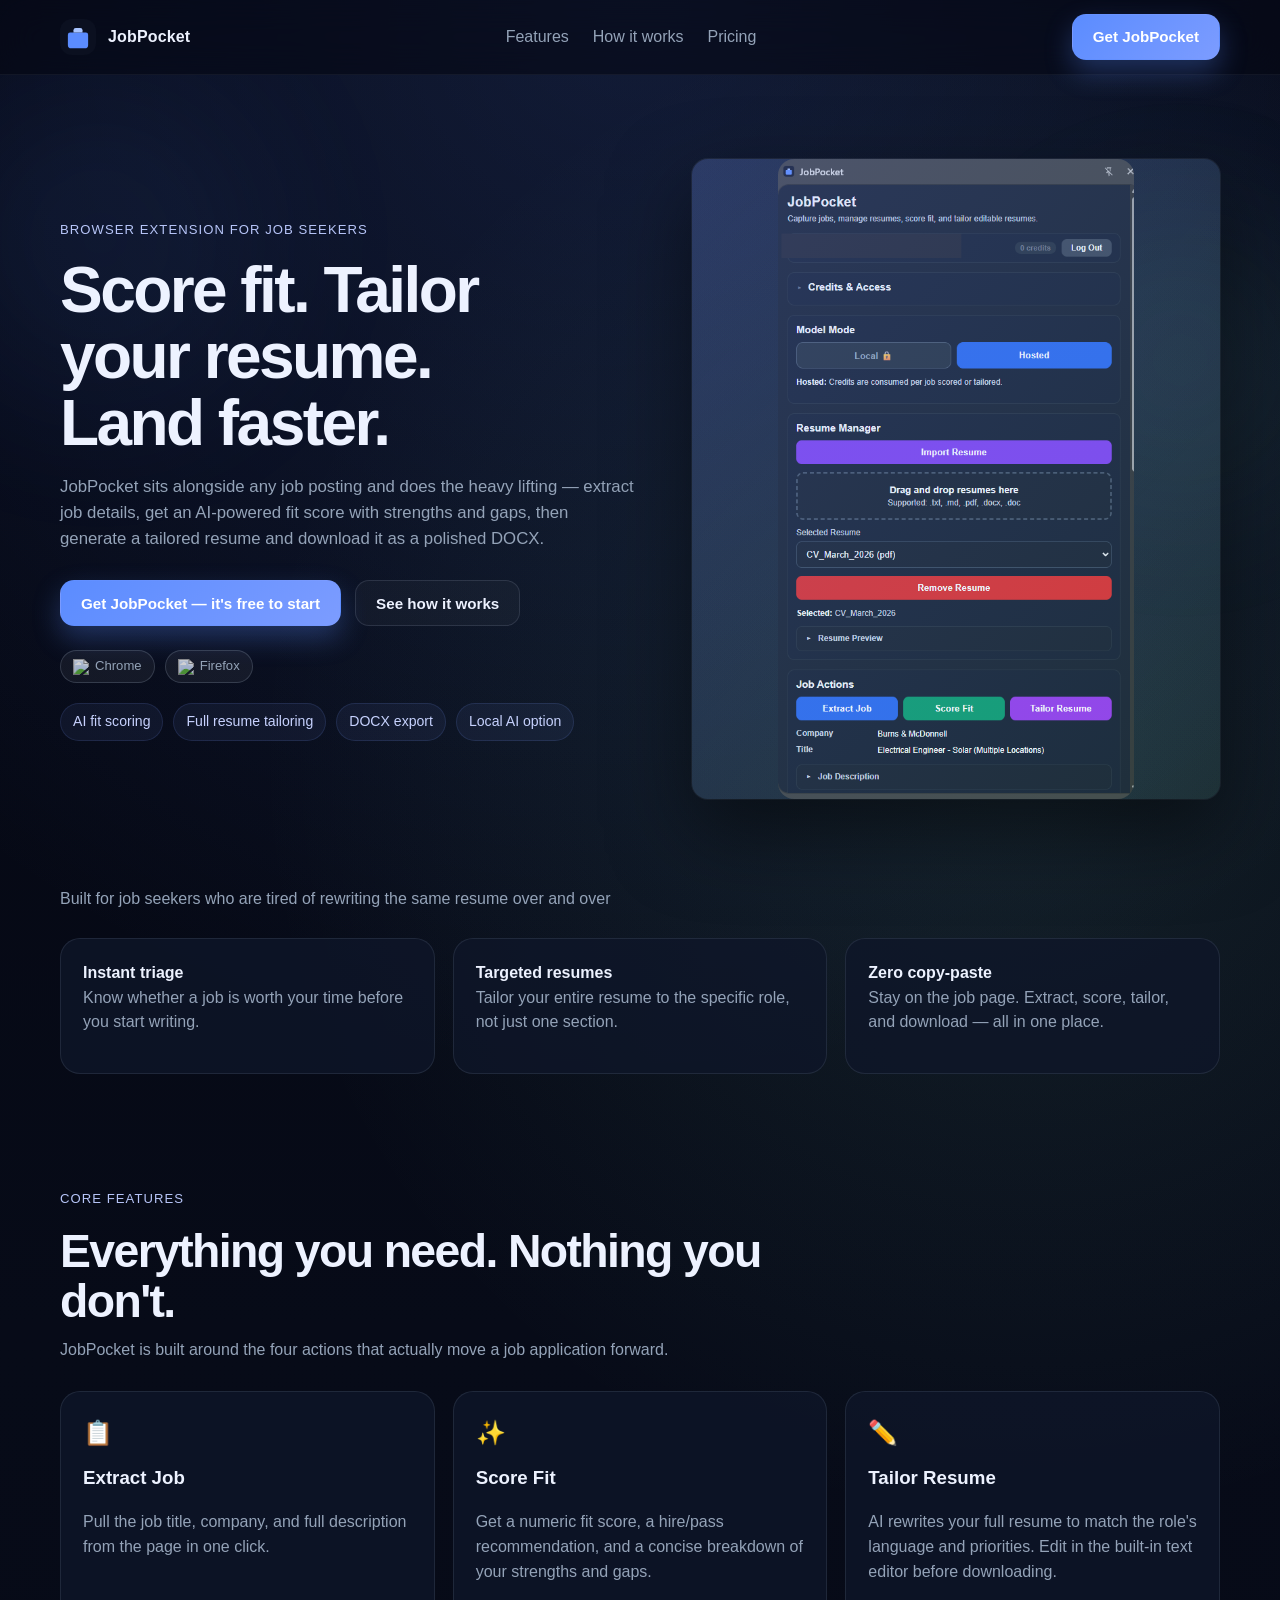
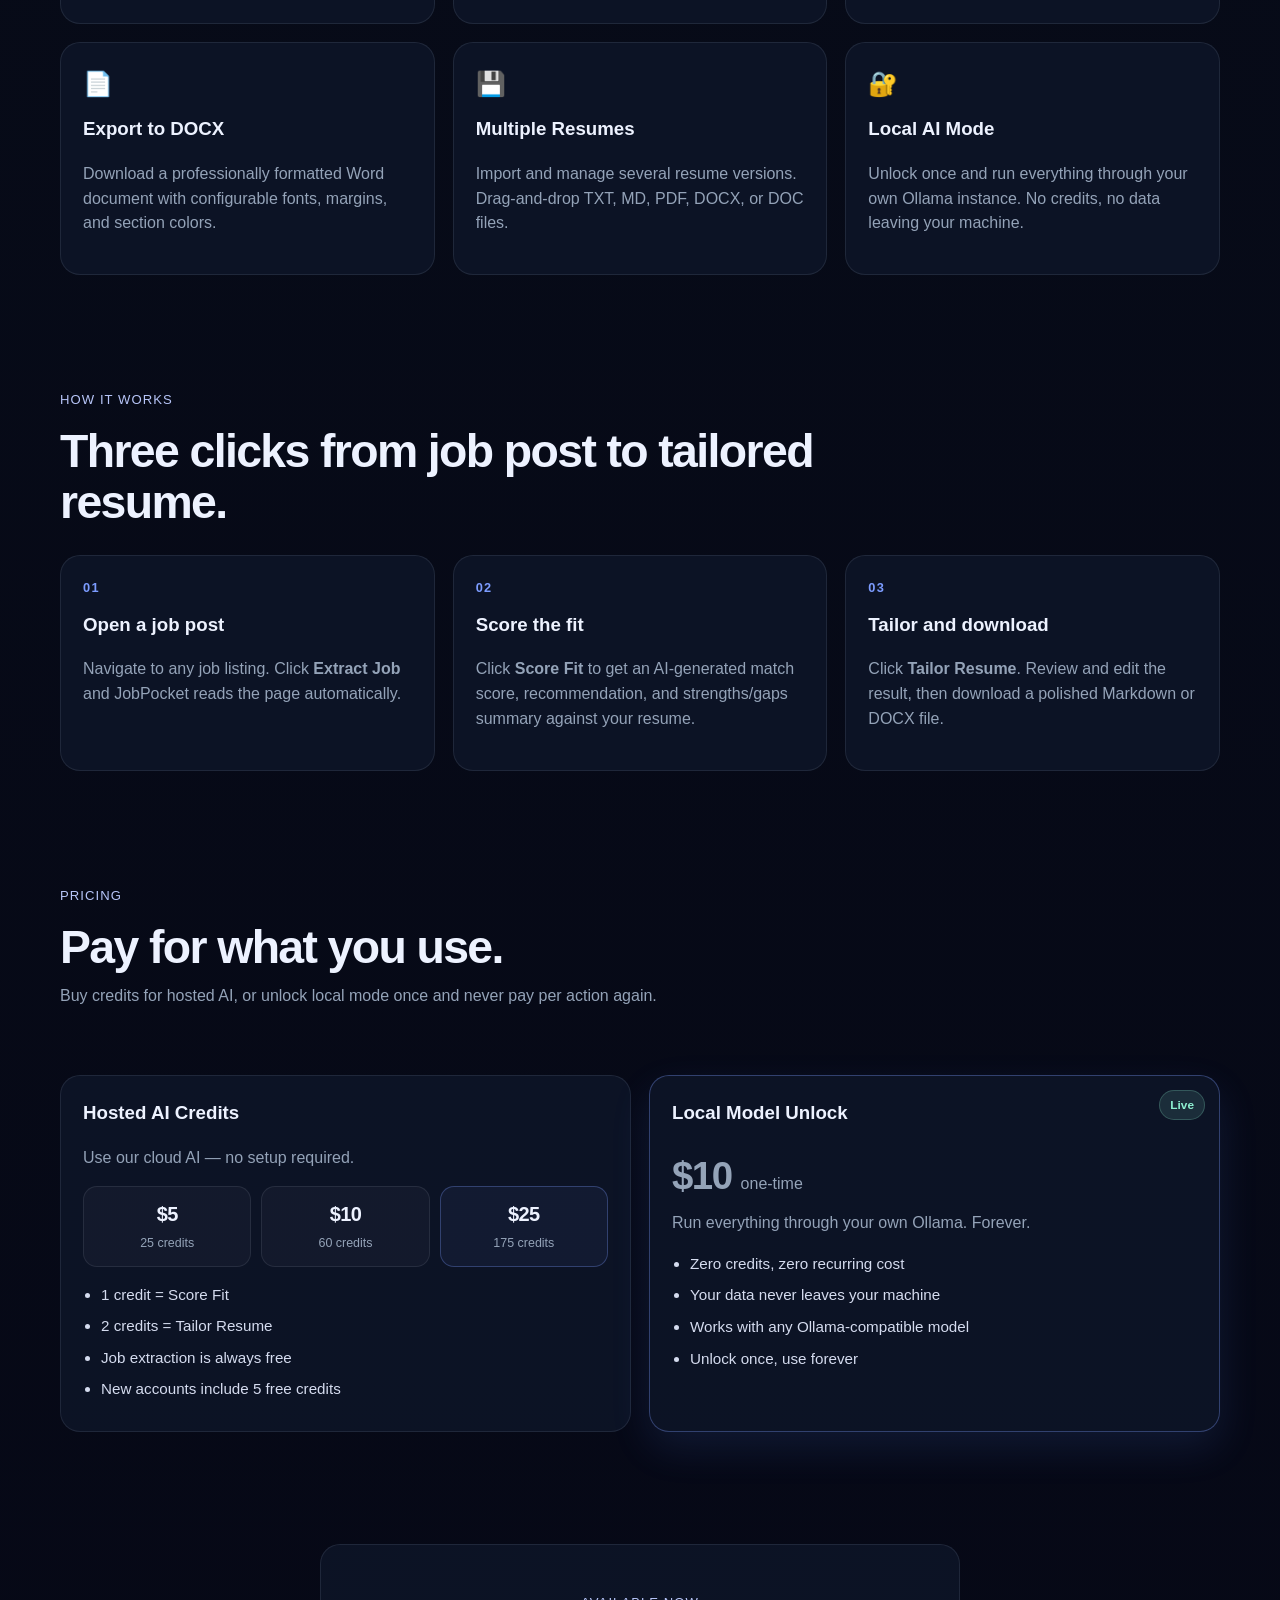
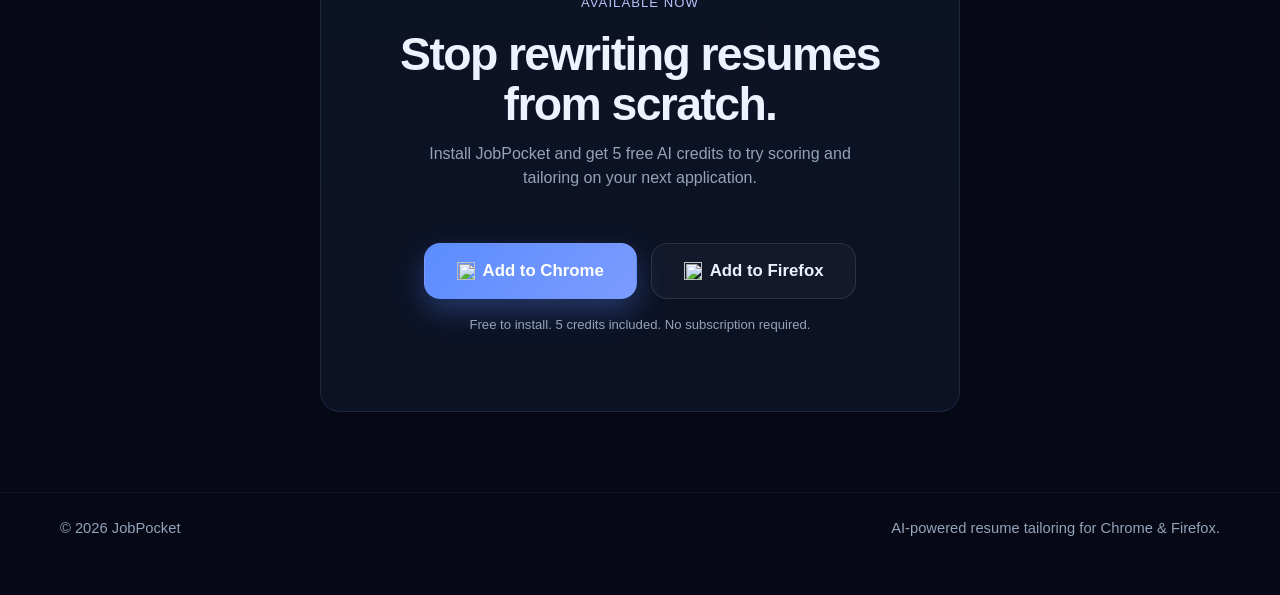
==== commit c2b5f8f4: "Replace waitlist with download CTAs now that extension is live - Swap waitlist form for Chrome/Firef" ====
--- a/index.html
+++ b/index.html
@@ -4,8 +4,8 @@
   <meta charset="UTF-8">
   <meta name="viewport" content="width=device-width, initial-scale=1.0">
 
-  <title>JobPocket — AI Resume Tailoring & Job Fit Scoring for Chrome</title>
-  <meta name="description" content="JobPocket is a Chrome extension that extracts job postings, scores your fit with AI, and generates a tailored resume in seconds. Download as DOCX. Use hosted AI or your own local model.">
+  <title>JobPocket — AI Resume Tailoring & Job Fit Scoring | Chrome & Firefox</title>
+  <meta name="description" content="JobPocket is a browser extension that extracts job postings, scores your resume fit with AI, and generates a tailored resume in seconds. Available for Chrome and Firefox.">
   <meta name="robots" content="index,follow">
   <meta name="theme-color" content="#060816">
 
@@ -15,14 +15,14 @@
   <!-- Open Graph -->
   <meta property="og:type" content="website">
   <meta property="og:title" content="JobPocket — AI Resume Tailoring & Job Fit Scoring">
-  <meta property="og:description" content="Extract job postings, score your resume fit, and generate a tailored resume without leaving the page. Exports to DOCX.">
+  <meta property="og:description" content="Extract job postings, score your resume fit, and generate a tailored resume without leaving the page. Available for Chrome and Firefox.">
   <meta property="og:url" content="https://mooosik.github.io/JobPocket-Pages/">
   <meta property="og:site_name" content="JobPocket">
 
   <!-- Twitter -->
   <meta name="twitter:card" content="summary_large_image">
   <meta name="twitter:title" content="JobPocket — AI Resume Tailoring & Job Fit Scoring">
-  <meta name="twitter:description" content="Chrome extension that scores your job fit and tailors your resume with AI. Pay per use or run locally.">
+  <meta name="twitter:description" content="Browser extension that scores your job fit and tailors your resume with AI. Available for Chrome and Firefox.">
 
   <!-- Structured Data -->
   <script type="application/ld+json">
@@ -31,8 +31,8 @@
     "@type": "SoftwareApplication",
     "name": "JobPocket",
     "applicationCategory": "BusinessApplication",
-    "operatingSystem": "Chrome Extension",
-    "description": "Chrome extension that extracts job postings, scores resume fit, and generates a tailored resume with AI. Exports to DOCX.",
+    "operatingSystem": "Chrome, Firefox",
+    "description": "Browser extension that extracts job postings, scores resume fit, and generates a tailored resume with AI. Available for Chrome and Firefox.",
     "offers": [
       {
         "@type": "Offer",
@@ -85,7 +85,7 @@
         <a href="#pricing">Pricing</a>
       </nav>
 
-      <a class="button button-primary" href="#waitlist">Join the Waitlist</a>
+      <a class="button button-primary" href="#download">Get JobPocket</a>
     </div>
   </header>
 
@@ -103,17 +103,17 @@
           </p>
 
           <div class="hero-actions">
-            <a class="button button-primary" href="#waitlist">Join the Waitlist — it's free</a>
+            <a class="button button-primary" href="#download">Get JobPocket — it's free to start</a>
             <a class="button button-secondary" href="#how-it-works">See how it works</a>
           </div>
 
           <div class="browser-badges">
-            <span class="browser-badge">
+            <a class="browser-badge" href="https://chromewebstore.google.com/detail/jobpocket/jgnkddhembfcipkpcmbgjjfbhhgbnada" target="_blank" rel="noopener">
               <img src="https://cdn.simpleicons.org/googlechrome/white" alt="Chrome" width="16" height="16"> Chrome
-            </span>
-            <span class="browser-badge">
+            </a>
+            <a class="browser-badge" href="https://addons.mozilla.org/en-US/firefox/addon/jobpocket/" target="_blank" rel="noopener">
               <img src="https://cdn.simpleicons.org/firefox/white" alt="Firefox" width="16" height="16"> Firefox
-            </span>
+            </a>
           </div>
 
           <div class="hero-meta">
@@ -278,18 +278,22 @@
       </div>
     </section>
 
-    <!-- Waitlist -->
-    <section id="waitlist" class="cta reveal">
+    <!-- Download -->
+    <section id="download" class="cta reveal">
       <div class="container">
         <div class="cta-box cta-center">
-          <div class="eyebrow">Coming soon</div>
-          <h2>Be first in line.</h2>
-          <p>JobPocket is pending review on the Chrome Web Store. Drop your email and we'll notify you the moment it's live — plus 5 free credits when you sign up.</p>
-          <form class="waitlist-form" action="https://formspree.io/f/mzdknjze" method="POST">
-            <input type="email" name="email" placeholder="you@email.com" required class="waitlist-input">
-            <button type="submit" class="button button-primary">Notify Me</button>
-          </form>
-          <p class="waitlist-note">No spam. Just a one-time launch email.</p>
+          <div class="eyebrow">Available now</div>
+          <h2>Stop rewriting resumes from scratch.</h2>
+          <p>Install JobPocket and get 5 free AI credits to try scoring and tailoring on your next application.</p>
+          <div class="download-buttons">
+            <a class="button button-primary button-lg" href="https://chromewebstore.google.com/detail/jobpocket/jgnkddhembfcipkpcmbgjjfbhhgbnada" target="_blank" rel="noopener">
+              <img src="https://cdn.simpleicons.org/googlechrome/white" alt="" width="18" height="18" style="margin-right:8px"> Add to Chrome
+            </a>
+            <a class="button button-secondary button-lg" href="https://addons.mozilla.org/en-US/firefox/addon/jobpocket/" target="_blank" rel="noopener">
+              <img src="https://cdn.simpleicons.org/firefox/white" alt="" width="18" height="18" style="margin-right:8px"> Add to Firefox
+            </a>
+          </div>
+          <p class="download-note">Free to install. 5 credits included. No subscription required.</p>
         </div>
       </div>
     </section>
@@ -298,7 +302,7 @@
   <footer class="site-footer">
     <div class="container footer-wrap">
       <p>© 2026 JobPocket</p>
-      <p>AI-powered job application assistant for Chrome.</p>
+      <p>AI-powered resume tailoring for Chrome & Firefox.</p>
     </div>
   </footer>
 
--- a/style.css
+++ b/style.css
@@ -317,6 +317,21 @@
   color: var(--muted);
 }
 
+/* ── Download buttons ── */
+.download-buttons {
+  display: flex;
+  gap: 14px;
+  flex-wrap: wrap;
+  justify-content: center;
+  margin-top: 24px;
+}
+
+.download-note {
+  margin-top: 16px;
+  font-size: 0.82rem;
+  color: var(--muted);
+}
+
 /* ── Mock window ── */
 .mock-window {
   position: relative;
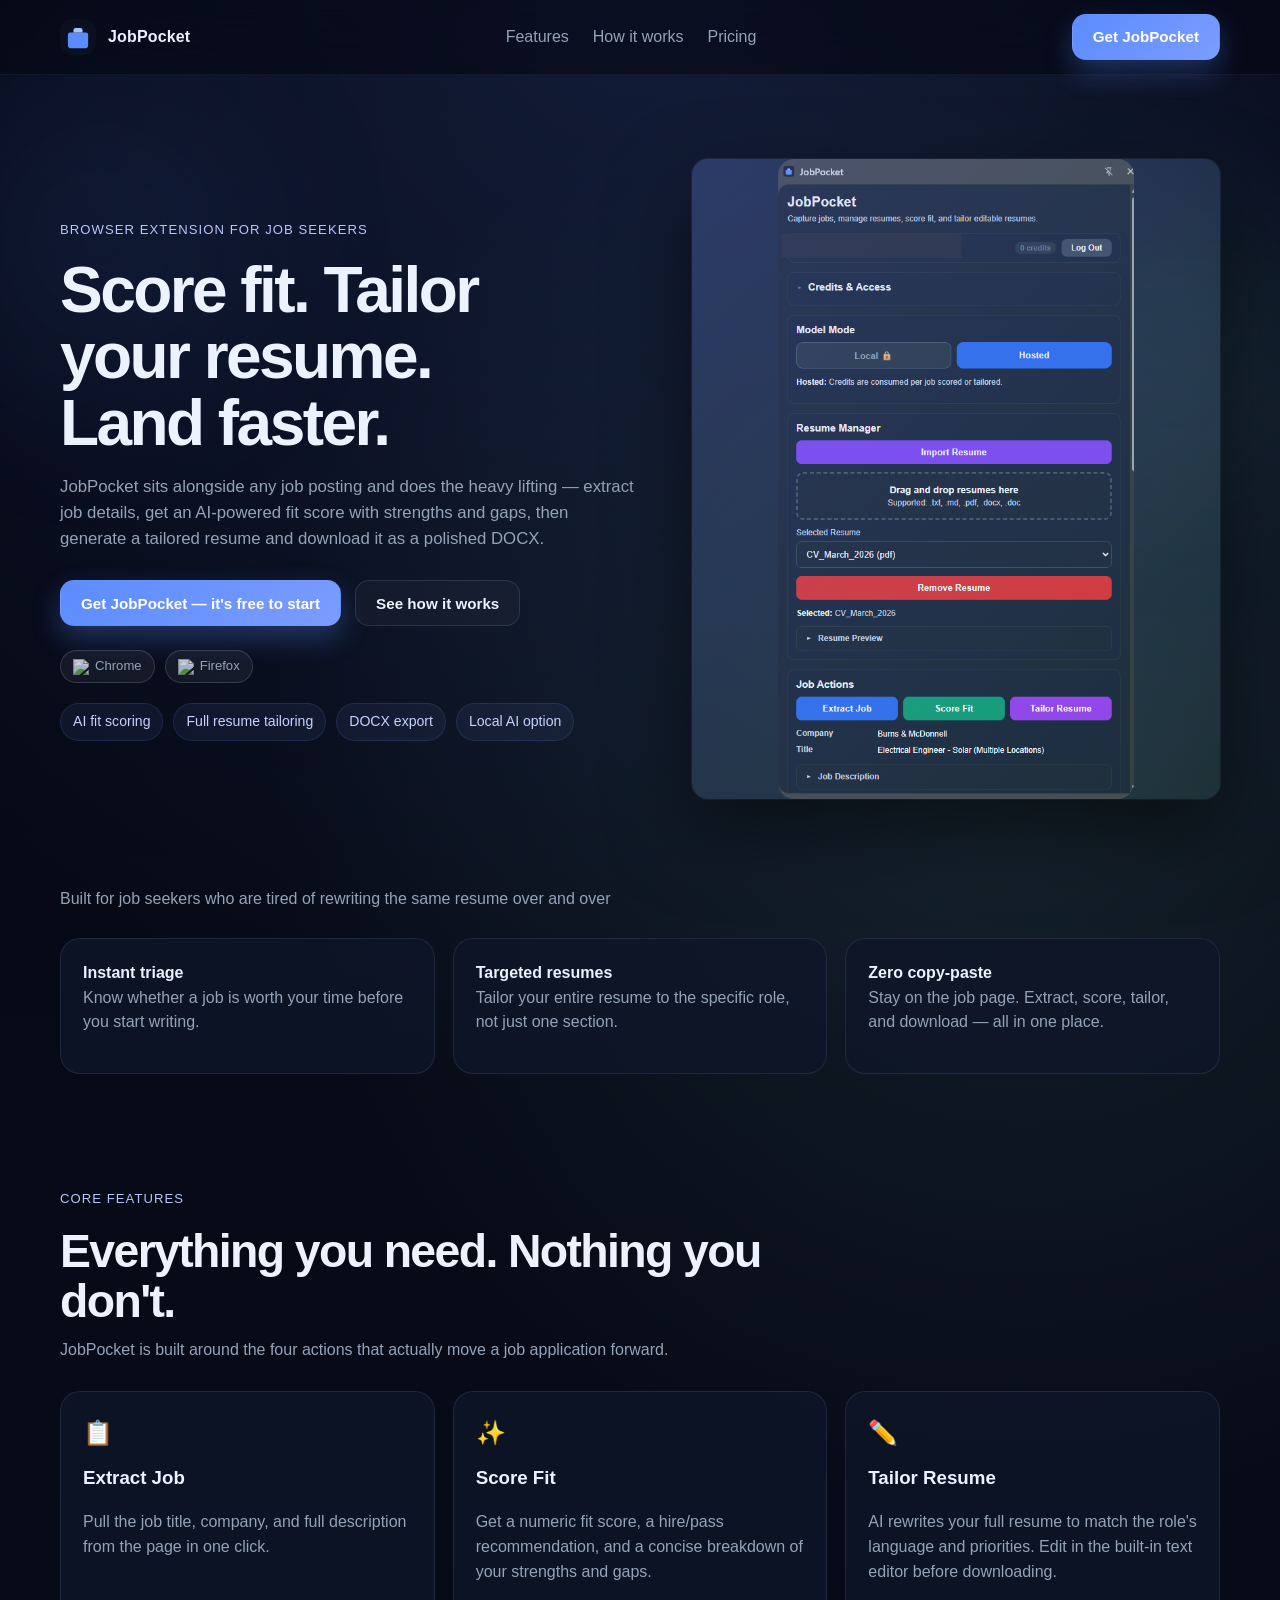
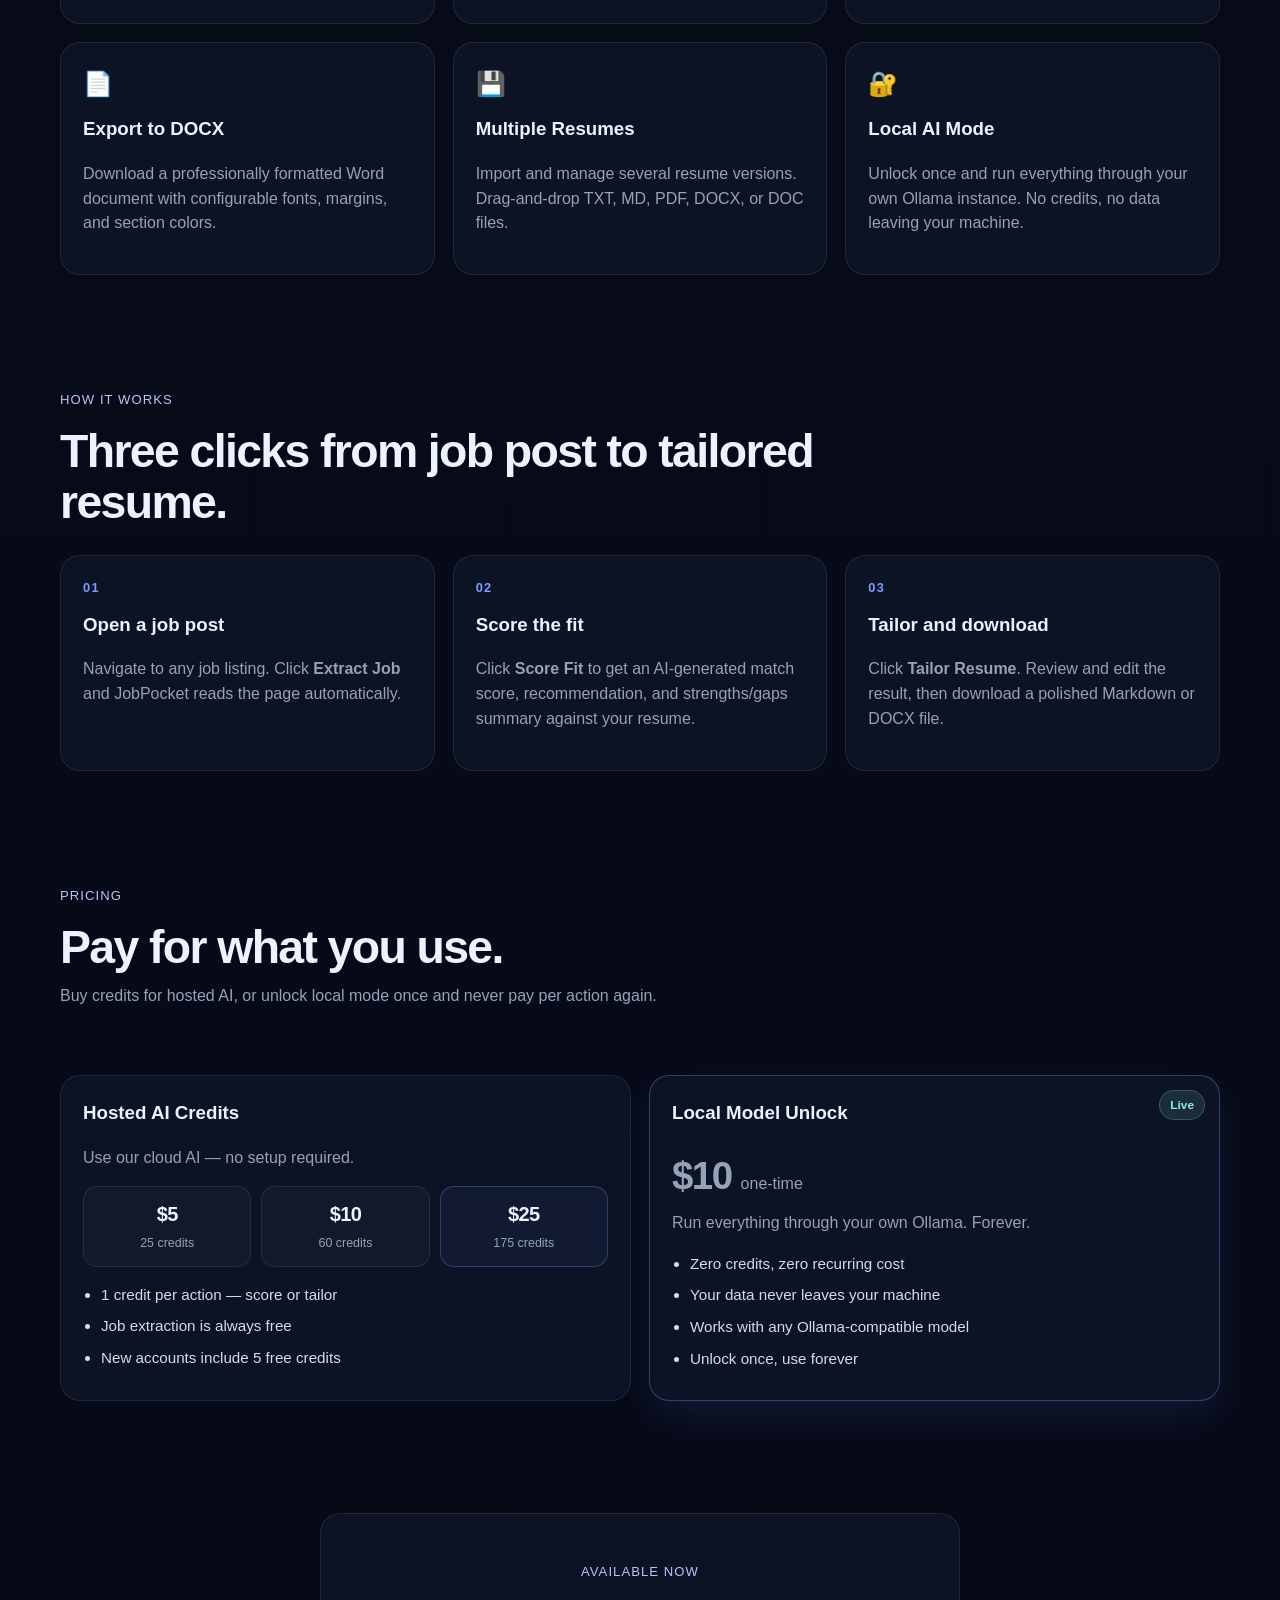
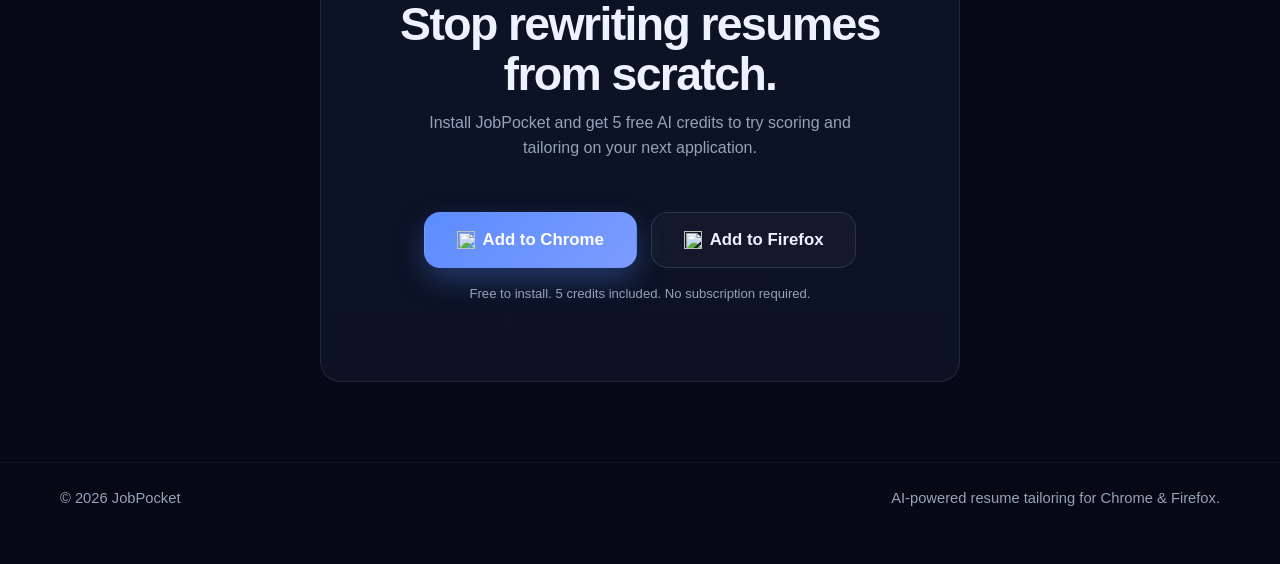
==== commit 5f01557f: "Simplify pricing: all actions cost 1 credit Co-Authored-By: Claude Sonnet 4.6 <noreply@anthropic.com" ====
--- a/index.html
+++ b/index.html
@@ -254,8 +254,7 @@
               </div>
             </div>
             <ul>
-              <li>1 credit = Score Fit</li>
-              <li>2 credits = Tailor Resume</li>
+              <li>1 credit per action — score or tailor</li>
               <li>Job extraction is always free</li>
               <li>New accounts include 5 free credits</li>
             </ul>
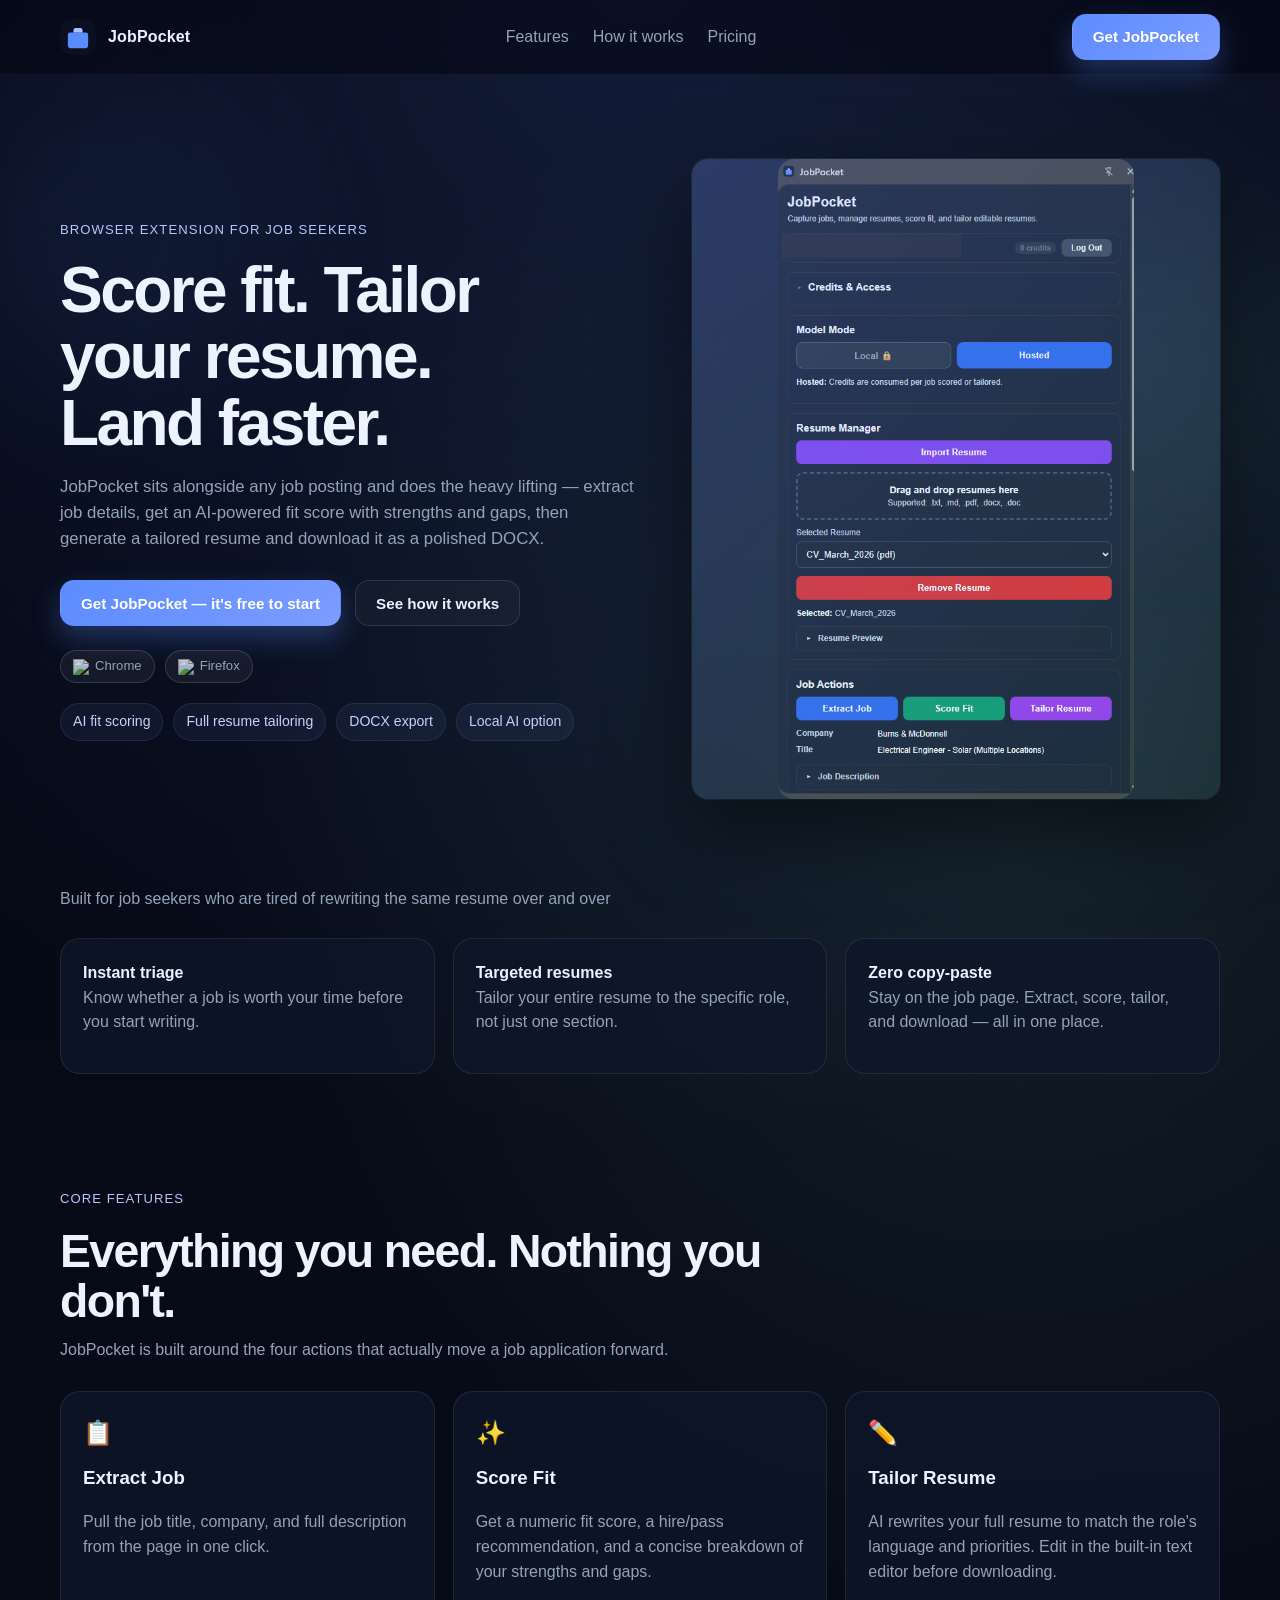
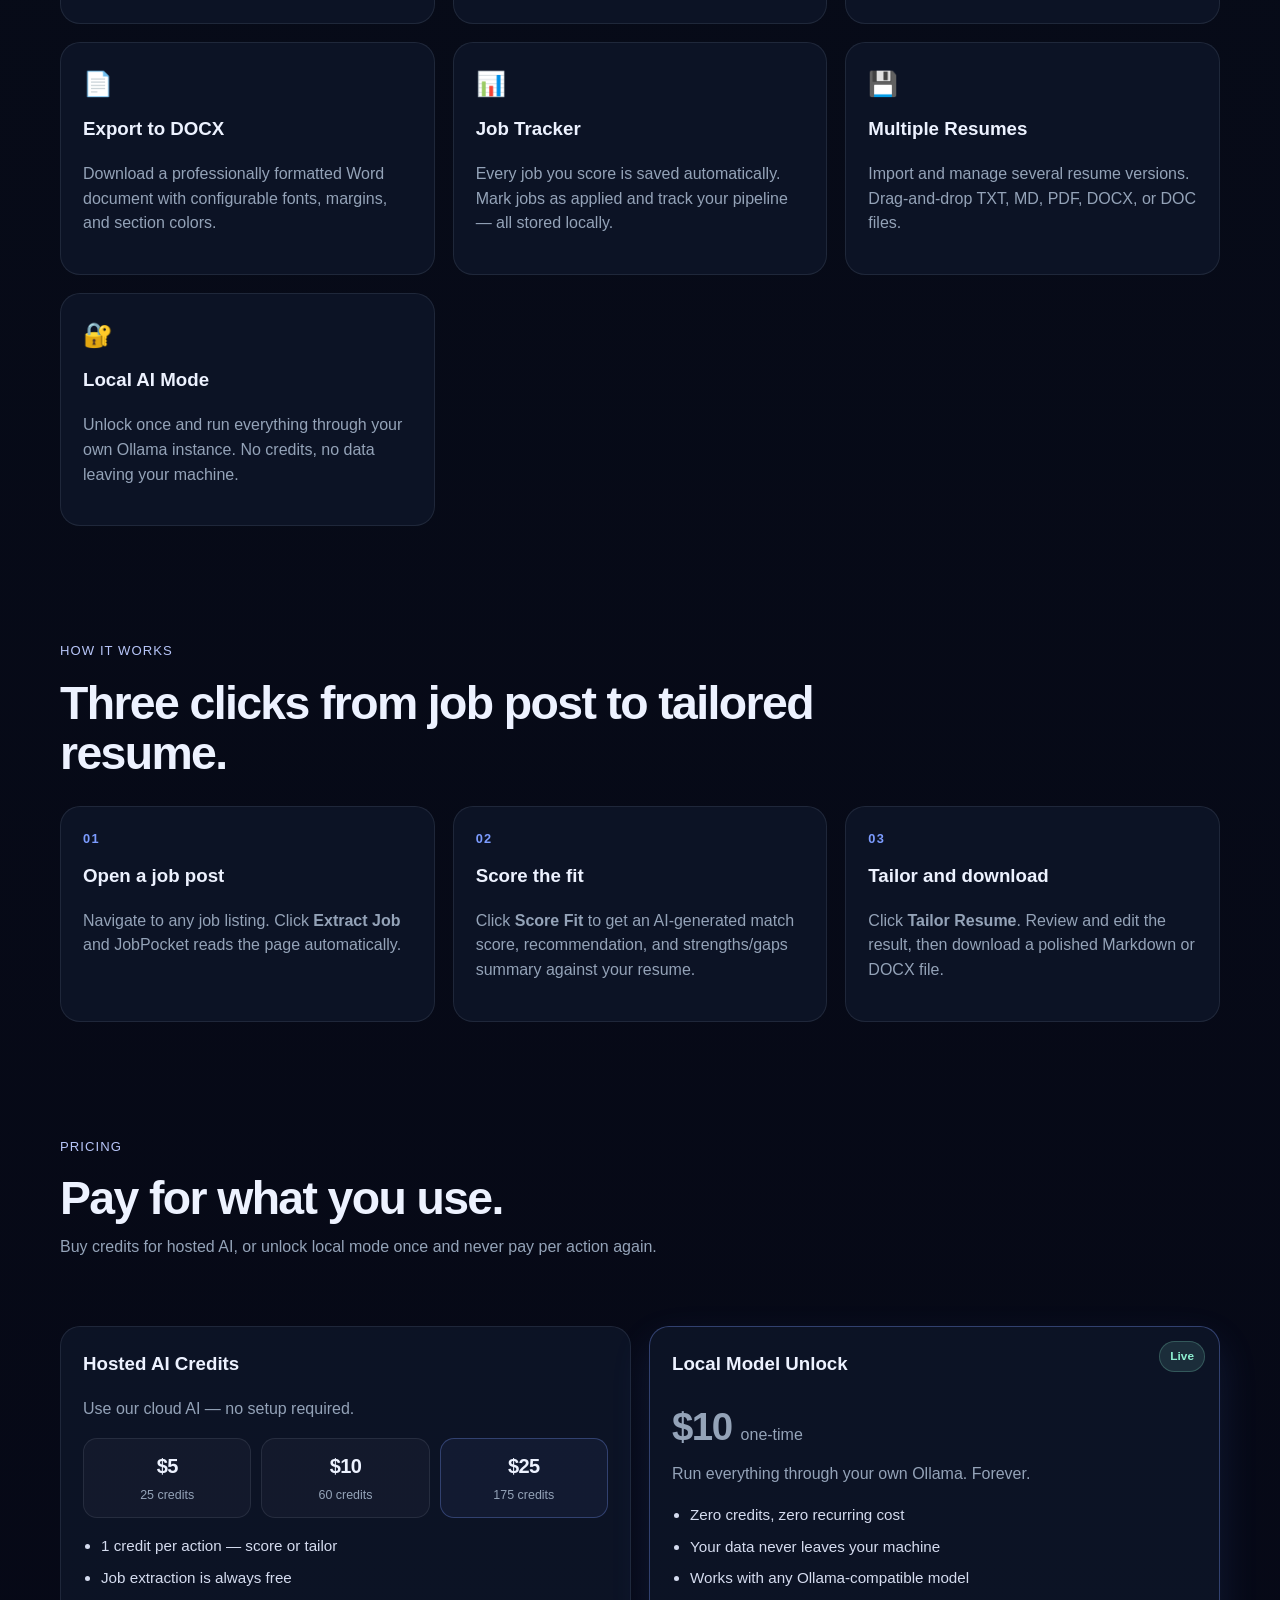
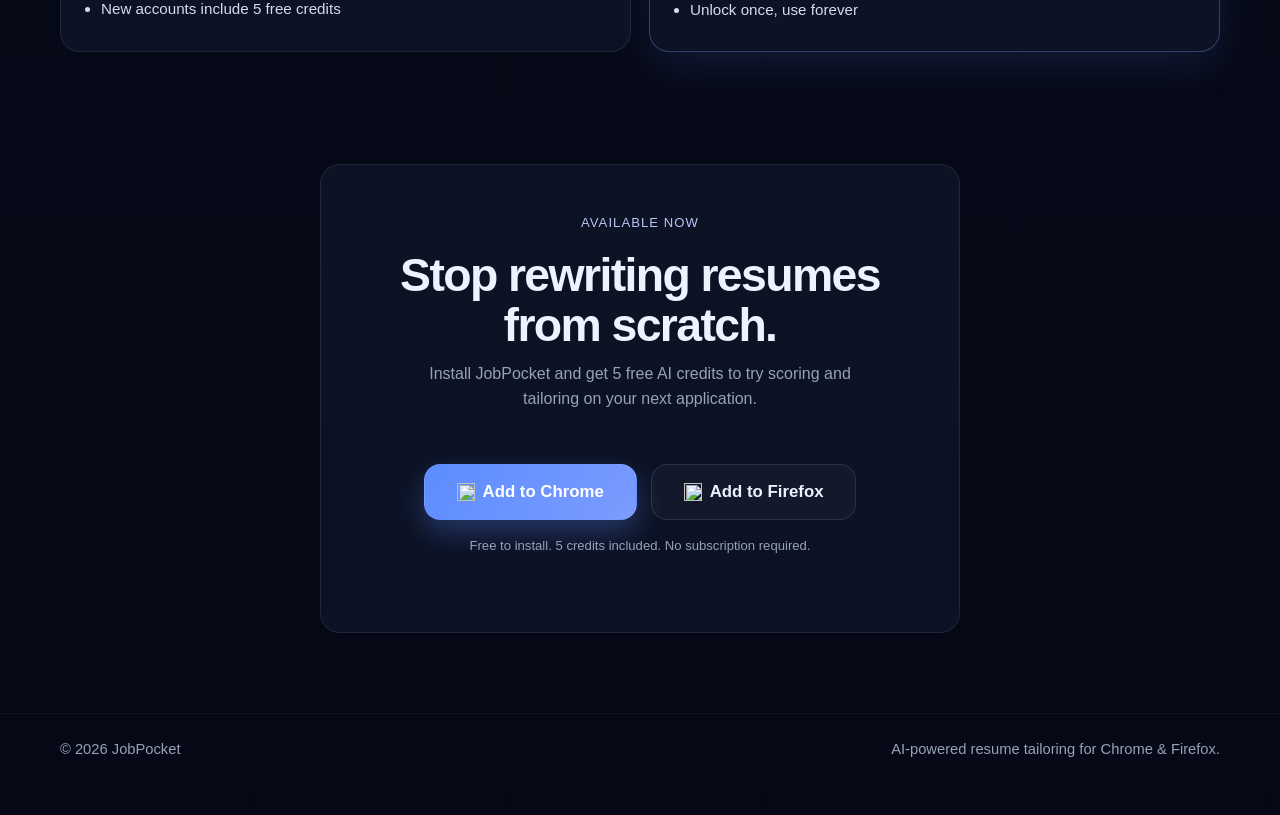
==== commit a755ba3a: "Add job tracker feature card to landing page Co-Authored-By: Claude Sonnet 4.6 <noreply@anthropic.co" ====
--- a/index.html
+++ b/index.html
@@ -184,6 +184,11 @@
             <p>Download a professionally formatted Word document with configurable fonts, margins, and section colors.</p>
           </article>
           <article class="feature-card">
+            <div class="feature-icon">&#x1F4CA;</div>
+            <h3>Job Tracker</h3>
+            <p>Every job you score is saved automatically. Mark jobs as applied and track your pipeline — all stored locally.</p>
+          </article>
+          <article class="feature-card">
             <div class="feature-icon">&#x1F4BE;</div>
             <h3>Multiple Resumes</h3>
             <p>Import and manage several resume versions. Drag-and-drop TXT, MD, PDF, DOCX, or DOC files.</p>
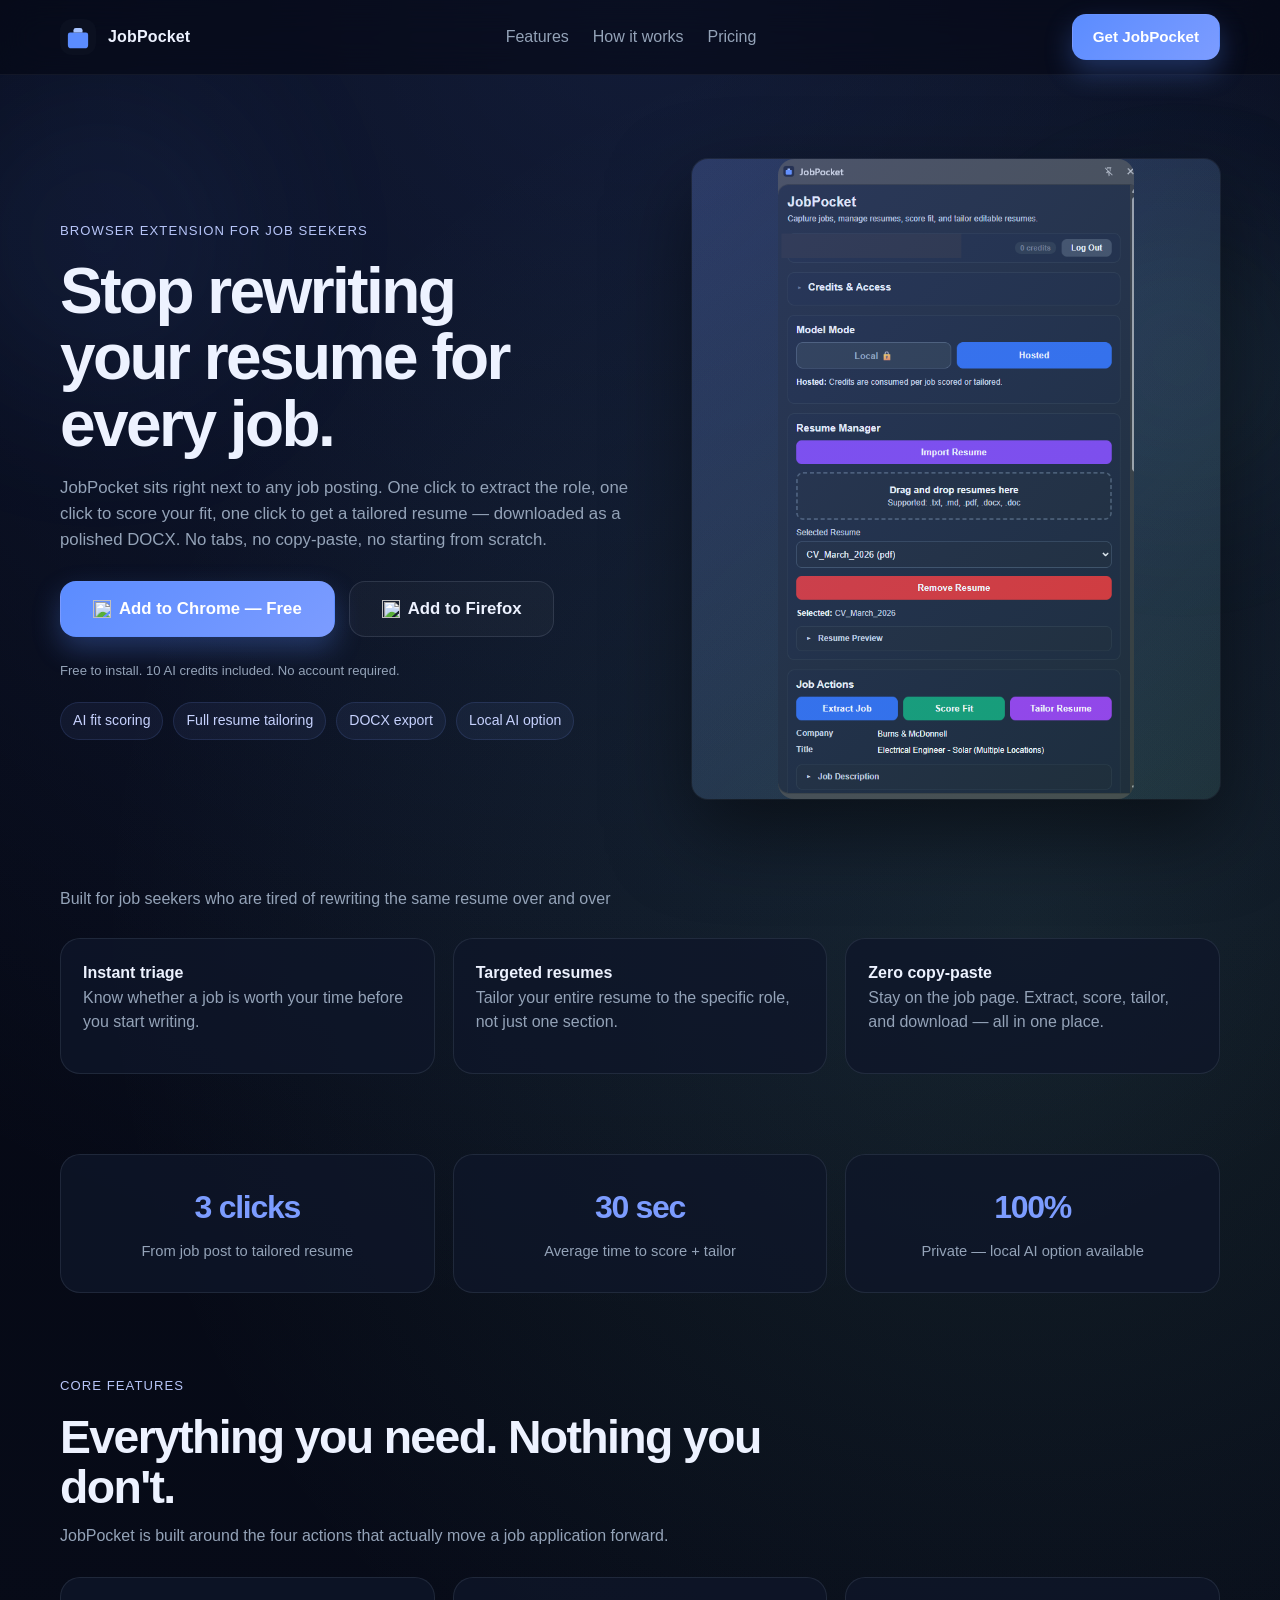
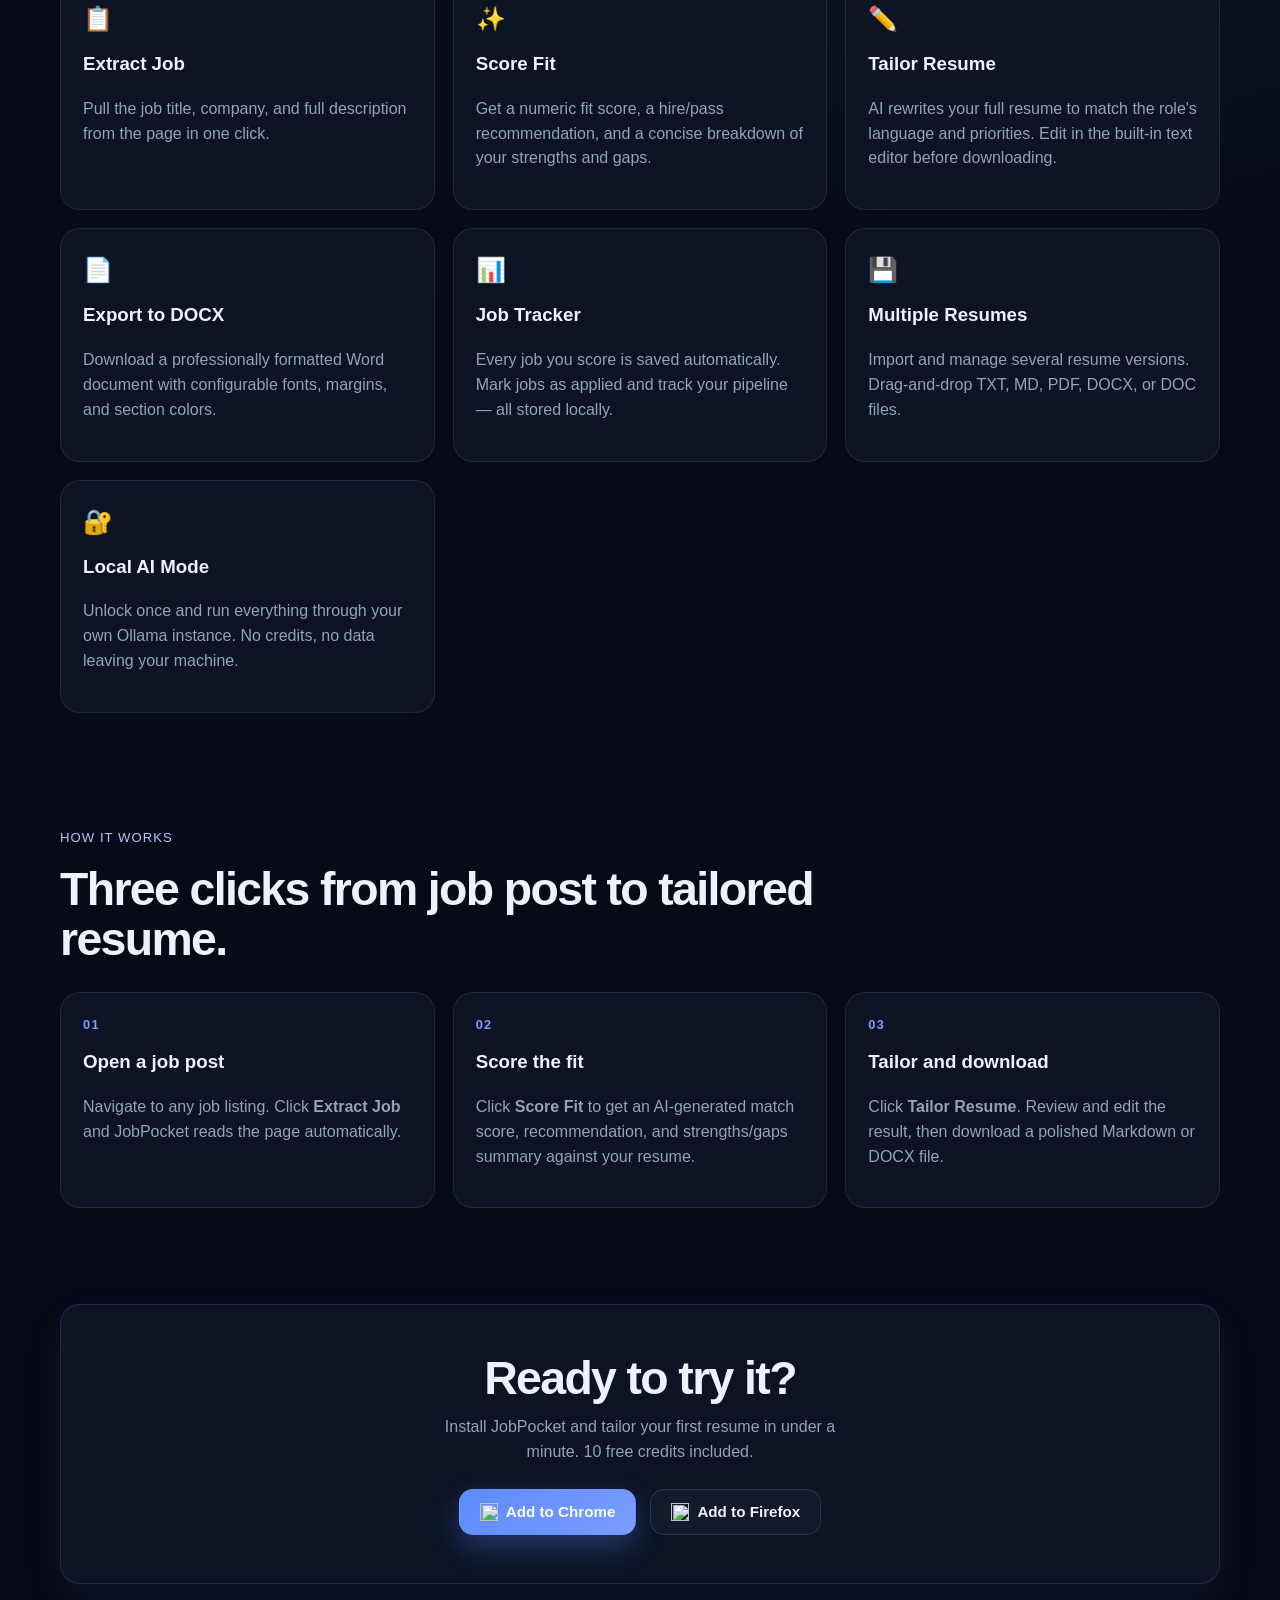
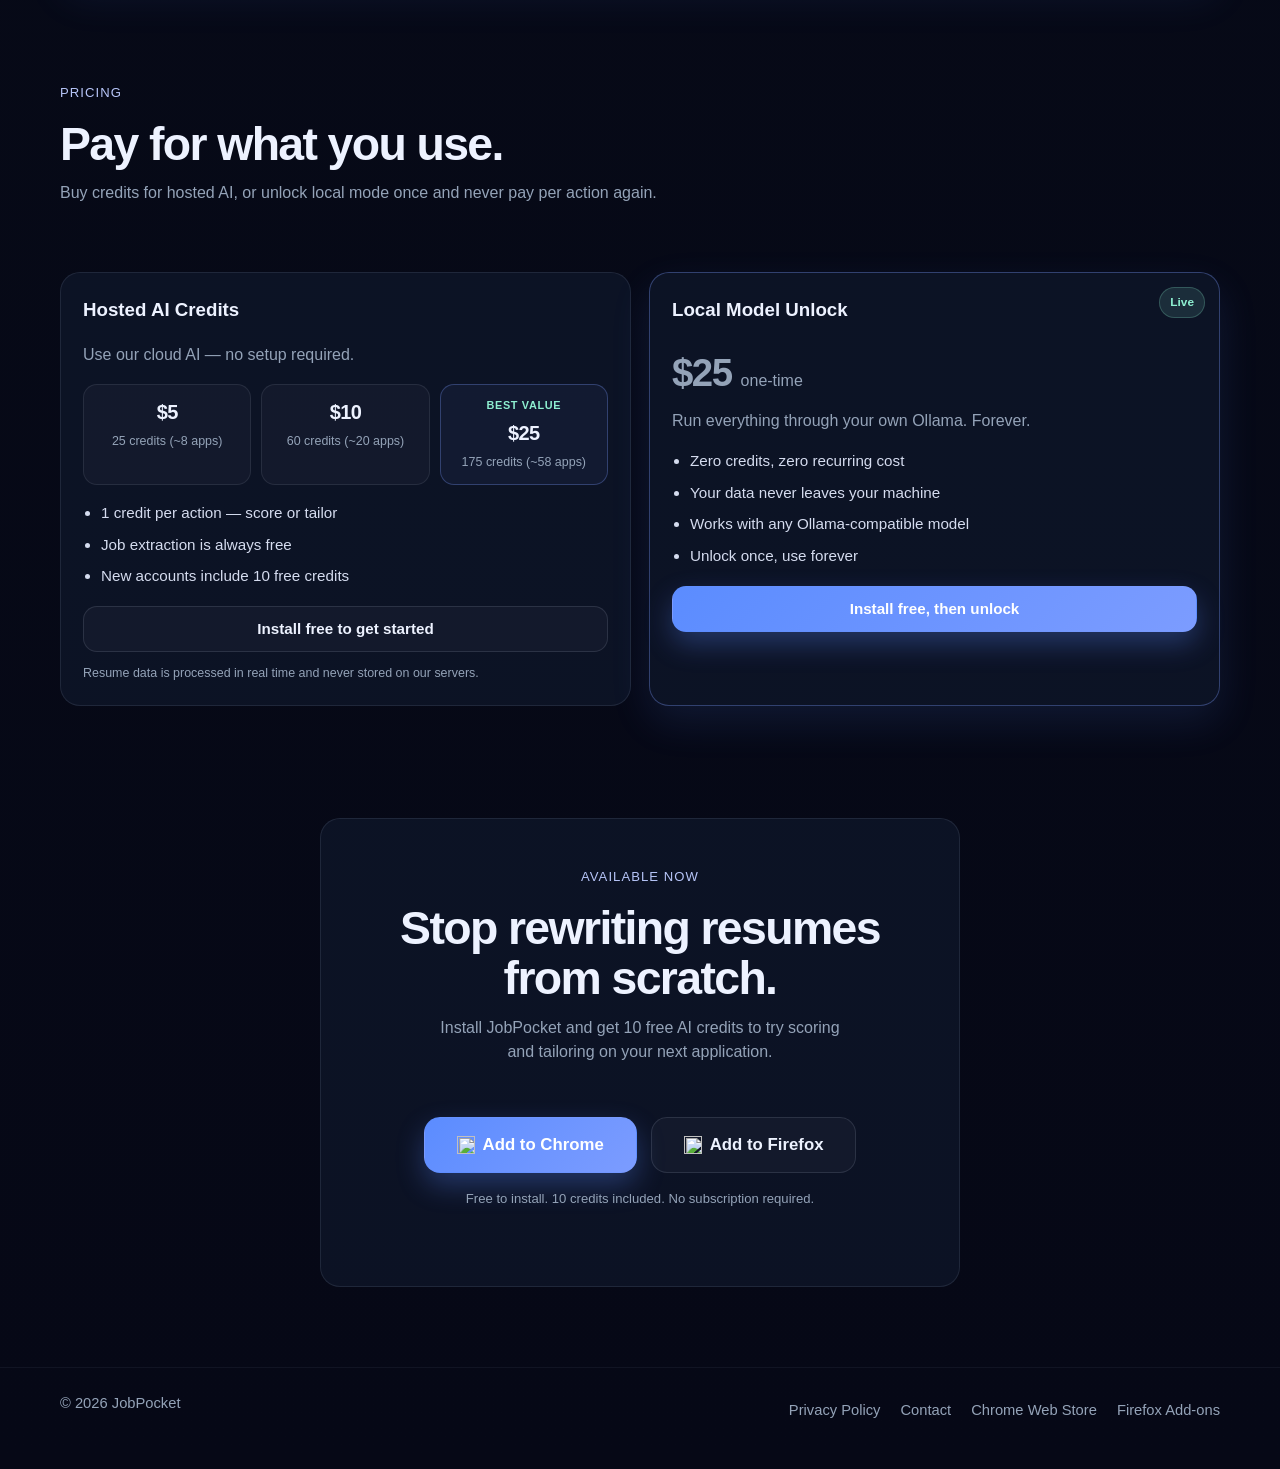
==== commit 4020a2de: "Update privacy policy to disclose OpenAI, host permissions, and sidePanel Chrome Web Store rejected " ====
--- a/index.html
+++ b/index.html
@@ -58,7 +58,7 @@
       {
         "@type": "Offer",
         "name": "Local Model Unlock",
-        "price": "10.00",
+        "price": "25.00",
         "priceCurrency": "USD",
         "description": "Lifetime unlock for local Ollama model — no credits ever"
       }
@@ -85,7 +85,7 @@
         <a href="#pricing">Pricing</a>
       </nav>
 
-      <a class="button button-primary" href="#download">Get JobPocket</a>
+      <a class="button button-primary" href="https://chromewebstore.google.com/detail/jobpocket/jgnkddhembfcipkpcmbgjjfbhhgbnada" target="_blank" rel="noopener">Get JobPocket</a>
     </div>
   </header>
 
@@ -95,26 +95,22 @@
       <div class="container hero-grid">
         <div class="hero-copy reveal">
           <div class="eyebrow">Browser Extension for Job Seekers</div>
-          <h1>Score fit. Tailor your resume. Land faster.</h1>
+          <h1>Stop rewriting your resume for every job.</h1>
           <p class="hero-text">
-            JobPocket sits alongside any job posting and does the heavy lifting —
-            extract job details, get an AI-powered fit score with strengths and gaps,
-            then generate a tailored resume and download it as a polished DOCX.
+            JobPocket sits right next to any job posting. One click to extract the role,
+            one click to score your fit, one click to get a tailored resume — downloaded
+            as a polished DOCX. No tabs, no copy-paste, no starting from scratch.
           </p>
 
           <div class="hero-actions">
-            <a class="button button-primary" href="#download">Get JobPocket — it's free to start</a>
-            <a class="button button-secondary" href="#how-it-works">See how it works</a>
-          </div>
-
-          <div class="browser-badges">
-            <a class="browser-badge" href="https://chromewebstore.google.com/detail/jobpocket/jgnkddhembfcipkpcmbgjjfbhhgbnada" target="_blank" rel="noopener">
-              <img src="https://cdn.simpleicons.org/googlechrome/white" alt="Chrome" width="16" height="16"> Chrome
-            </a>
-            <a class="browser-badge" href="https://addons.mozilla.org/en-US/firefox/addon/jobpocket/" target="_blank" rel="noopener">
-              <img src="https://cdn.simpleicons.org/firefox/white" alt="Firefox" width="16" height="16"> Firefox
-            </a>
-          </div>
+            <a class="button button-primary button-lg" href="https://chromewebstore.google.com/detail/jobpocket/jgnkddhembfcipkpcmbgjjfbhhgbnada" target="_blank" rel="noopener">
+              <img src="https://cdn.simpleicons.org/googlechrome/white" alt="" width="18" height="18" style="margin-right:8px"> Add to Chrome — Free
+            </a>
+            <a class="button button-secondary button-lg" href="https://addons.mozilla.org/en-US/firefox/addon/jobpocket/" target="_blank" rel="noopener">
+              <img src="https://cdn.simpleicons.org/firefox/white" alt="" width="18" height="18" style="margin-right:8px"> Add to Firefox
+            </a>
+          </div>
+          <p class="hero-note">Free to install. 10 AI credits included. No account required.</p>
 
           <div class="hero-meta">
             <span>AI fit scoring</span>
@@ -153,6 +149,38 @@
       </div>
     </section>
 
+    <!-- Social proof -->
+    <section class="social-proof reveal">
+      <div class="container">
+        <div class="proof-stats">
+          <div class="proof-stat">
+            <strong>3 clicks</strong>
+            <span>From job post to tailored resume</span>
+          </div>
+          <div class="proof-stat">
+            <strong>30 sec</strong>
+            <span>Average time to score + tailor</span>
+          </div>
+          <div class="proof-stat">
+            <strong>100%</strong>
+            <span>Private — local AI option available</span>
+          </div>
+        </div>
+        <!-- Uncomment and replace when you have real testimonials:
+        <div class="testimonials">
+          <blockquote class="testimonial">
+            <p>"Quote from a real user about their experience."</p>
+            <cite>— Name, Role</cite>
+          </blockquote>
+          <blockquote class="testimonial">
+            <p>"Quote from a real user about their experience."</p>
+            <cite>— Name, Role</cite>
+          </blockquote>
+        </div>
+        -->
+      </div>
+    </section>
+
     <!-- Features -->
     <section id="features" class="features reveal">
       <div class="container">
@@ -225,6 +253,24 @@
             <span class="step-num">03</span>
             <h3>Tailor and download</h3>
             <p>Click <strong>Tailor Resume</strong>. Review and edit the result, then download a polished Markdown or DOCX file.</p>
+          </div>
+        </div>
+      </div>
+    </section>
+
+    <!-- Mid-page CTA -->
+    <section class="mid-cta reveal">
+      <div class="container">
+        <div class="mid-cta-box">
+          <h2>Ready to try it?</h2>
+          <p>Install JobPocket and tailor your first resume in under a minute. 10 free credits included.</p>
+          <div class="download-buttons">
+            <a class="button button-primary" href="https://chromewebstore.google.com/detail/jobpocket/jgnkddhembfcipkpcmbgjjfbhhgbnada" target="_blank" rel="noopener">
+              <img src="https://cdn.simpleicons.org/googlechrome/white" alt="" width="18" height="18" style="margin-right:8px"> Add to Chrome
+            </a>
+            <a class="button button-secondary" href="https://addons.mozilla.org/en-US/firefox/addon/jobpocket/" target="_blank" rel="noopener">
+              <img src="https://cdn.simpleicons.org/firefox/white" alt="" width="18" height="18" style="margin-right:8px"> Add to Firefox
+            </a>
           </div>
         </div>
       </div>
@@ -247,29 +293,32 @@
             <div class="credit-options">
               <div class="credit-option">
                 <span class="credit-price">$5</span>
-                <span class="credit-amount">25 credits</span>
+                <span class="credit-amount">25 credits (~8 apps)</span>
               </div>
               <div class="credit-option">
                 <span class="credit-price">$10</span>
-                <span class="credit-amount">60 credits</span>
+                <span class="credit-amount">60 credits (~20 apps)</span>
               </div>
               <div class="credit-option highlighted">
+                <span class="credit-label">Best value</span>
                 <span class="credit-price">$25</span>
-                <span class="credit-amount">175 credits</span>
+                <span class="credit-amount">175 credits (~58 apps)</span>
               </div>
             </div>
             <ul>
               <li>1 credit per action — score or tailor</li>
               <li>Job extraction is always free</li>
-              <li>New accounts include 5 free credits</li>
+              <li>New accounts include 10 free credits</li>
             </ul>
+            <a class="button button-secondary pricing-cta" href="#download">Install free to get started</a>
+            <p class="privacy-note">Resume data is processed in real time and never stored on our servers.</p>
           </div>
 
           <!-- Local unlock -->
           <div class="price-card featured">
             <div class="featured-badge">Live</div>
             <h3>Local Model Unlock</h3>
-            <p class="price">$10 <span class="price-once">one-time</span></p>
+            <p class="price">$25 <span class="price-once">one-time</span></p>
             <p class="price-copy">Run everything through your own Ollama. Forever.</p>
             <ul>
               <li>Zero credits, zero recurring cost</li>
@@ -277,6 +326,7 @@
               <li>Works with any Ollama-compatible model</li>
               <li>Unlock once, use forever</li>
             </ul>
+            <a class="button button-primary pricing-cta" href="#download">Install free, then unlock</a>
           </div>
         </div>
       </div>
@@ -288,7 +338,7 @@
         <div class="cta-box cta-center">
           <div class="eyebrow">Available now</div>
           <h2>Stop rewriting resumes from scratch.</h2>
-          <p>Install JobPocket and get 5 free AI credits to try scoring and tailoring on your next application.</p>
+          <p>Install JobPocket and get 10 free AI credits to try scoring and tailoring on your next application.</p>
           <div class="download-buttons">
             <a class="button button-primary button-lg" href="https://chromewebstore.google.com/detail/jobpocket/jgnkddhembfcipkpcmbgjjfbhhgbnada" target="_blank" rel="noopener">
               <img src="https://cdn.simpleicons.org/googlechrome/white" alt="" width="18" height="18" style="margin-right:8px"> Add to Chrome
@@ -297,7 +347,7 @@
               <img src="https://cdn.simpleicons.org/firefox/white" alt="" width="18" height="18" style="margin-right:8px"> Add to Firefox
             </a>
           </div>
-          <p class="download-note">Free to install. 5 credits included. No subscription required.</p>
+          <p class="download-note">Free to install. 10 credits included. No subscription required.</p>
         </div>
       </div>
     </section>
@@ -305,8 +355,13 @@
 
   <footer class="site-footer">
     <div class="container footer-wrap">
-      <p>© 2026 JobPocket</p>
-      <p>AI-powered resume tailoring for Chrome & Firefox.</p>
+      <p>&copy; 2026 JobPocket</p>
+      <nav class="footer-links">
+        <a href="privacy.html">Privacy Policy</a>
+        <a href="mailto:brianchan97hk@gmail.com">Contact</a>
+        <a href="https://chromewebstore.google.com/detail/jobpocket/jgnkddhembfcipkpcmbgjjfbhhgbnada" target="_blank" rel="noopener">Chrome Web Store</a>
+        <a href="https://addons.mozilla.org/en-US/firefox/addon/jobpocket/" target="_blank" rel="noopener">Firefox Add-ons</a>
+      </nav>
     </div>
   </footer>
 
--- a/style.css
+++ b/style.css
@@ -225,28 +225,11 @@
   border-radius: 999px;
 }
 
-/* ── Browser badges ── */
-.browser-badges {
-  display: flex;
-  gap: 10px;
+/* ── Hero note ── */
+.hero-note {
+  font-size: 0.82rem;
+  color: var(--muted);
   margin-bottom: 20px;
-}
-
-.browser-badge {
-  display: inline-flex;
-  align-items: center;
-  gap: 6px;
-  padding: 5px 12px;
-  border-radius: 999px;
-  border: 1px solid rgba(148,163,184,0.25);
-  background: rgba(255,255,255,0.05);
-  font-size: 0.82rem;
-  color: var(--muted);
-  font-weight: 500;
-}
-
-.browser-badge img {
-  opacity: 0.8;
 }
 
 /* ── Product screenshot ── */
@@ -684,6 +667,14 @@
   color: var(--muted);
 }
 
+.credit-label {
+  font-size: 0.68rem;
+  font-weight: 700;
+  text-transform: uppercase;
+  letter-spacing: 0.06em;
+  color: var(--accent);
+}
+
 .price-card ul {
   margin: 16px 0 0;
   padding-left: 18px;
@@ -718,6 +709,110 @@
   max-width: 48ch;
 }
 
+/* ── Social proof ── */
+.social-proof {
+  padding: 0 0 48px;
+}
+
+.proof-stats {
+  display: grid;
+  grid-template-columns: repeat(3, 1fr);
+  gap: 18px;
+  text-align: center;
+}
+
+.proof-stat {
+  padding: 28px 16px;
+  background: rgba(15, 23, 42, 0.78);
+  border: 1px solid rgba(148, 163, 184, 0.14);
+  border-radius: 20px;
+}
+
+.proof-stat strong {
+  display: block;
+  font-size: 2rem;
+  font-weight: 800;
+  letter-spacing: -0.04em;
+  color: var(--primary);
+  margin-bottom: 6px;
+}
+
+.proof-stat span {
+  color: var(--muted);
+  font-size: 0.92rem;
+}
+
+.testimonials {
+  display: grid;
+  grid-template-columns: repeat(2, 1fr);
+  gap: 18px;
+  margin-top: 24px;
+}
+
+.testimonial {
+  margin: 0;
+  padding: 22px;
+  background: rgba(15, 23, 42, 0.78);
+  border: 1px solid rgba(148, 163, 184, 0.14);
+  border-radius: 20px;
+}
+
+.testimonial p {
+  color: var(--text);
+  font-size: 1rem;
+  font-style: italic;
+  margin-bottom: 12px;
+}
+
+.testimonial cite {
+  font-style: normal;
+  font-size: 0.85rem;
+  color: var(--muted);
+}
+
+/* ── Mid-page CTA ── */
+.mid-cta {
+  padding: 16px 0 64px;
+}
+
+.mid-cta-box {
+  text-align: center;
+  padding: 48px 40px;
+  background: rgba(15, 23, 42, 0.78);
+  border: 1px solid rgba(124, 156, 255, 0.18);
+  border-radius: 20px;
+  box-shadow: 0 16px 40px rgba(91, 140, 255, 0.08);
+}
+
+.mid-cta-box h2 {
+  margin-bottom: 12px;
+}
+
+.mid-cta-box p {
+  color: var(--muted);
+  max-width: 48ch;
+  margin: 0 auto 24px;
+}
+
+.mid-cta-box .download-buttons {
+  justify-content: center;
+  margin-top: 0;
+}
+
+/* ── Pricing CTA + privacy ── */
+.pricing-cta {
+  display: flex;
+  width: 100%;
+  margin-top: 18px;
+}
+
+.privacy-note {
+  font-size: 0.78rem;
+  color: var(--muted);
+  margin-top: 12px;
+  margin-bottom: 0;
+}
+
 /* ── Footer ── */
 .site-footer {
   padding: 24px 0 40px;
@@ -727,9 +822,24 @@
 .footer-wrap {
   display: flex;
   justify-content: space-between;
+  align-items: center;
   gap: 16px;
   color: var(--muted);
   font-size: 0.92rem;
+}
+
+.footer-links {
+  display: flex;
+  gap: 20px;
+}
+
+.footer-links a {
+  color: var(--muted);
+  transition: color 180ms ease;
+}
+
+.footer-links a:hover {
+  color: var(--text);
 }
 
 /* ── Reveal animations ── */
@@ -756,8 +866,13 @@
   .proof-grid,
   .feature-grid,
   .steps,
-  .pricing-grid {
+  .pricing-grid,
+  .testimonials {
     grid-template-columns: 1fr;
+  }
+
+  .proof-stats {
+    grid-template-columns: repeat(3, 1fr);
   }
 }
 
@@ -778,12 +893,23 @@
     grid-template-columns: 1fr 1fr;
   }
 
-  .cta-box {
+  .cta-box,
+  .mid-cta-box {
     padding: 32px 20px;
+  }
+
+  .proof-stats {
+    grid-template-columns: 1fr;
   }
 
   .footer-wrap {
     flex-direction: column;
+    text-align: center;
+  }
+
+  .footer-links {
+    flex-wrap: wrap;
+    justify-content: center;
   }
 }
 
